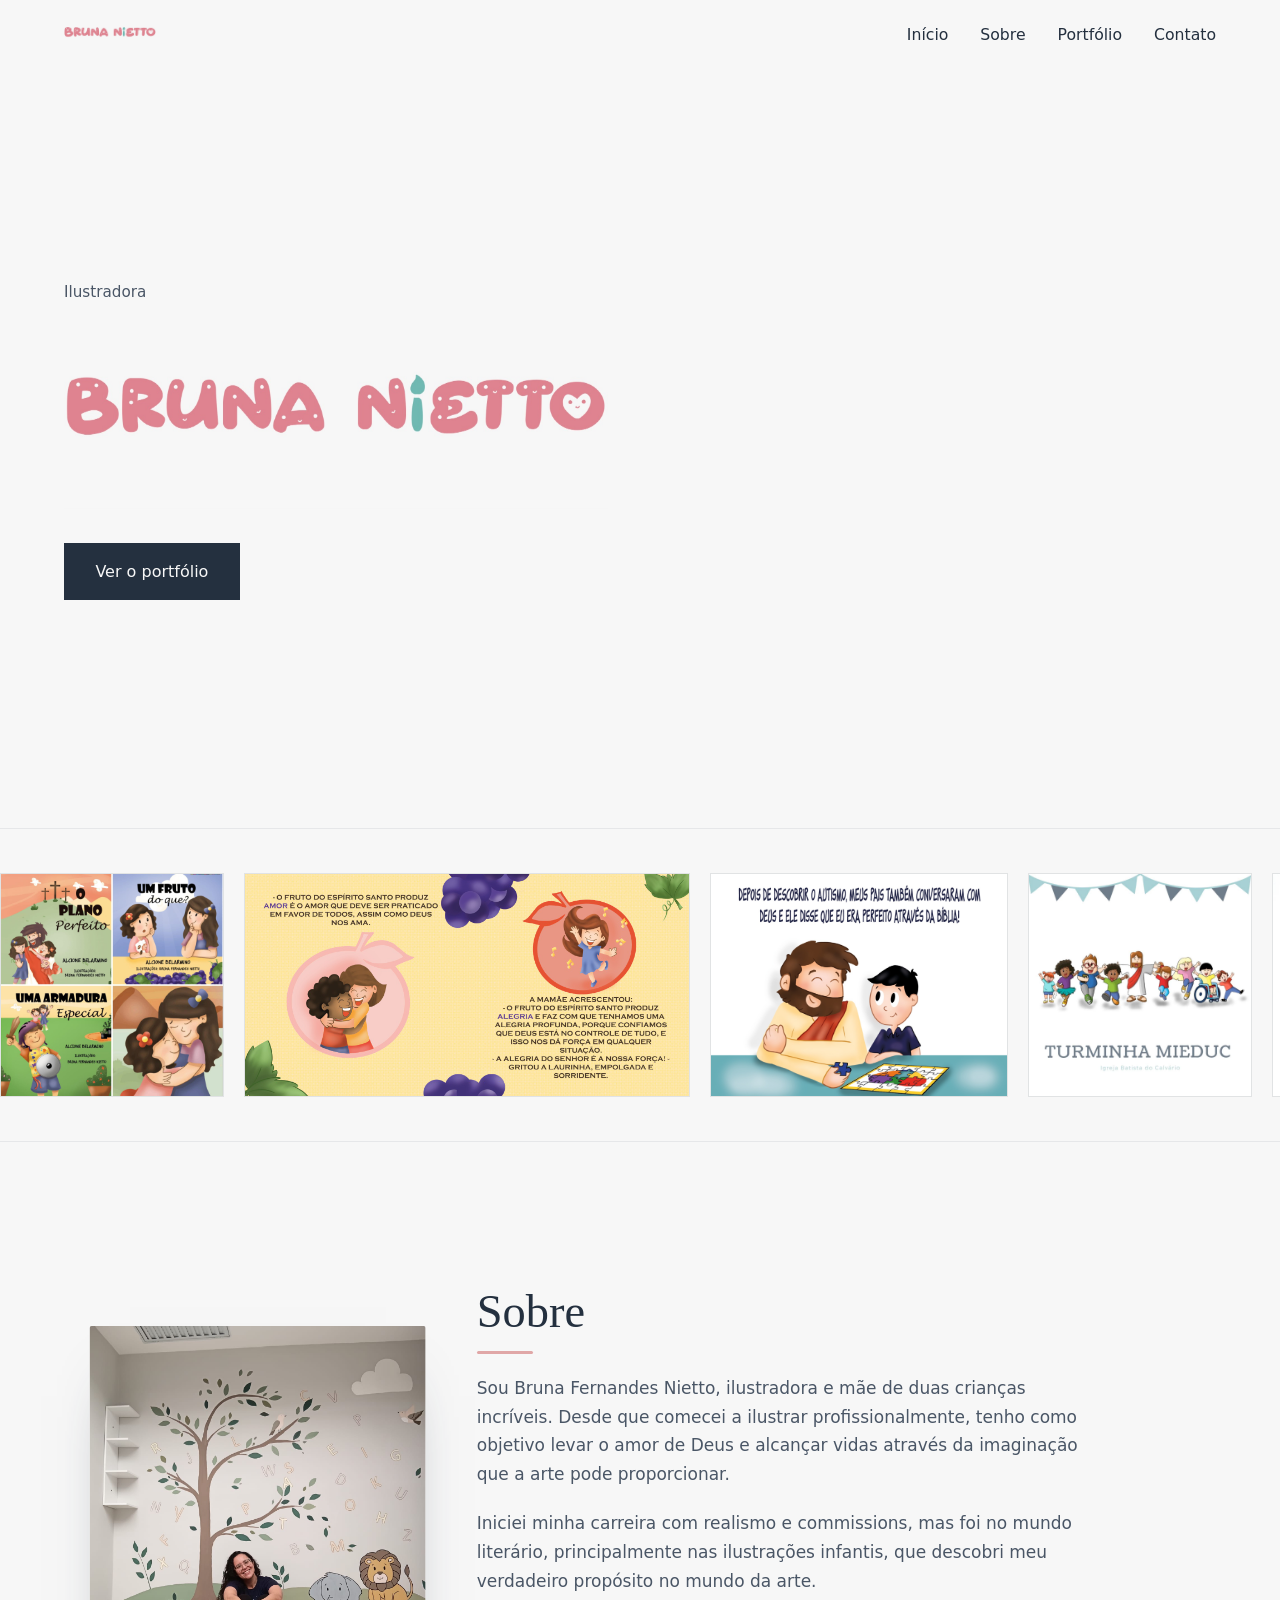
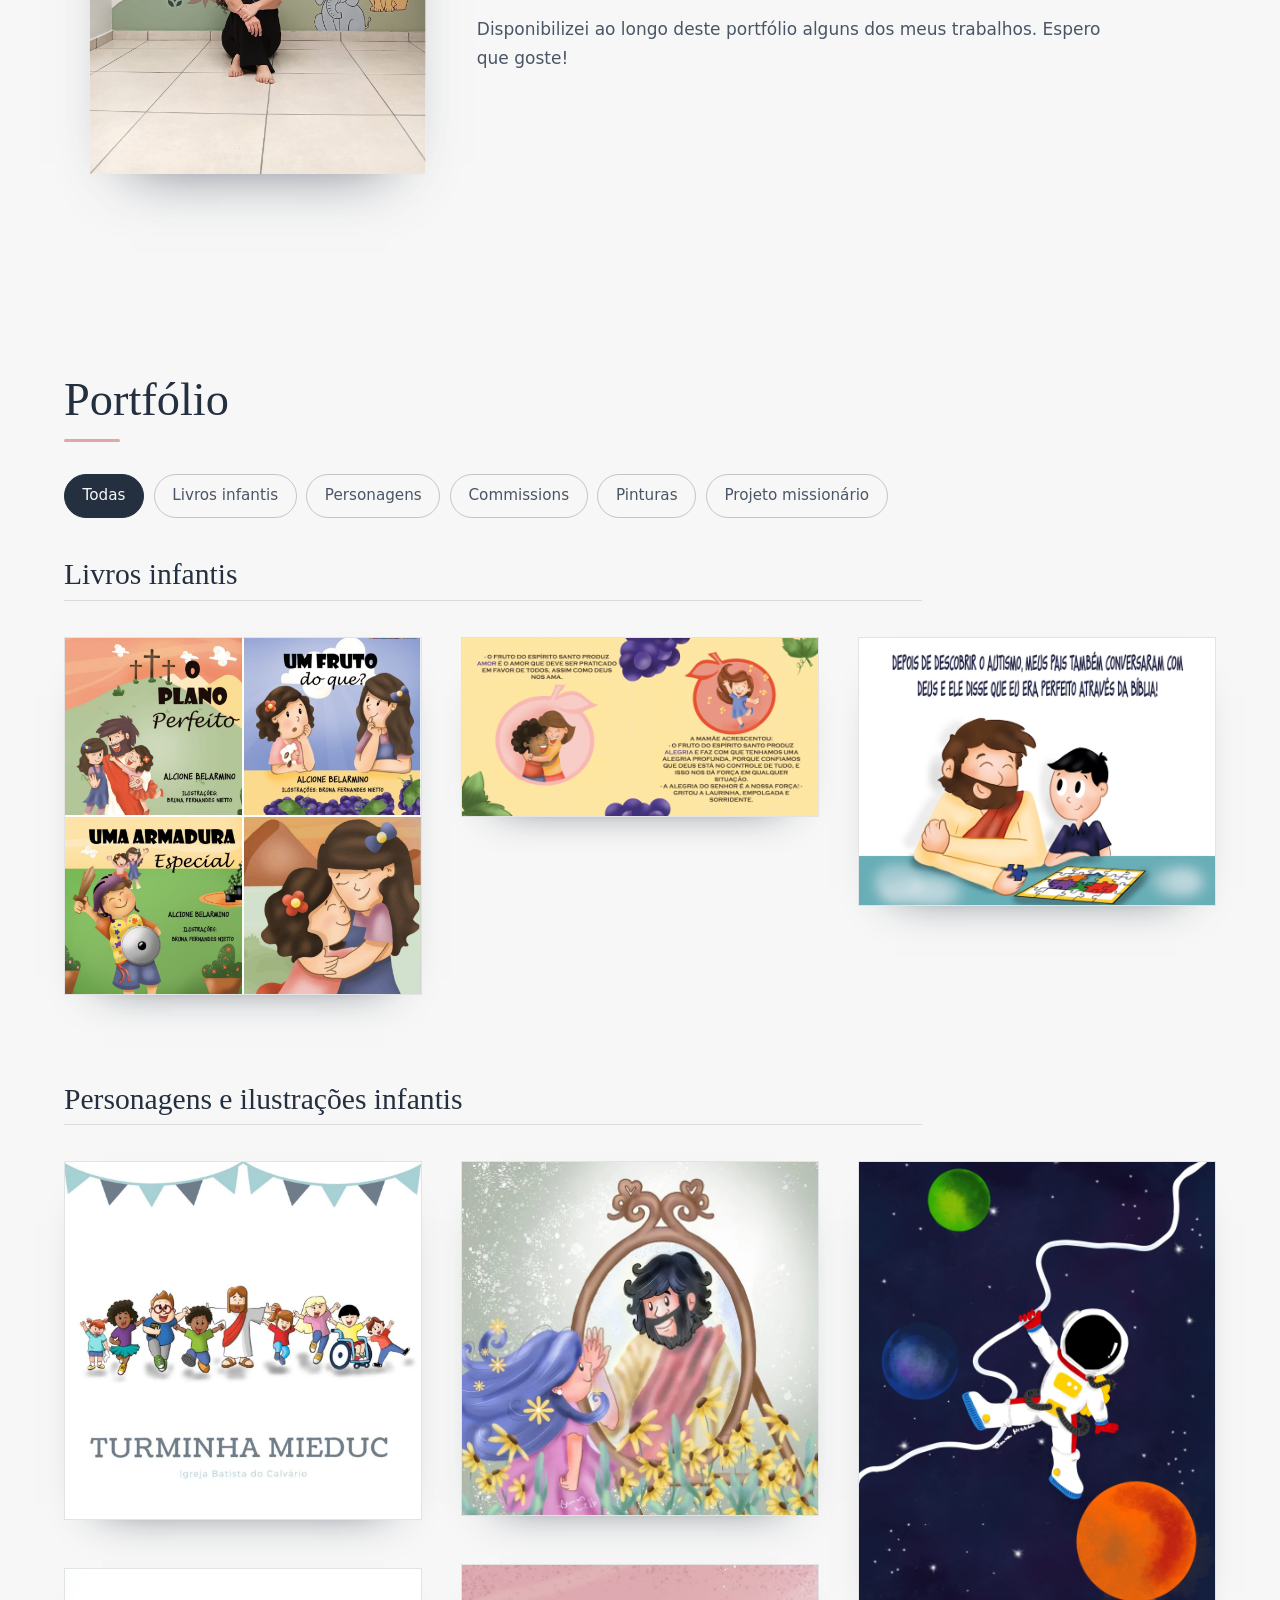
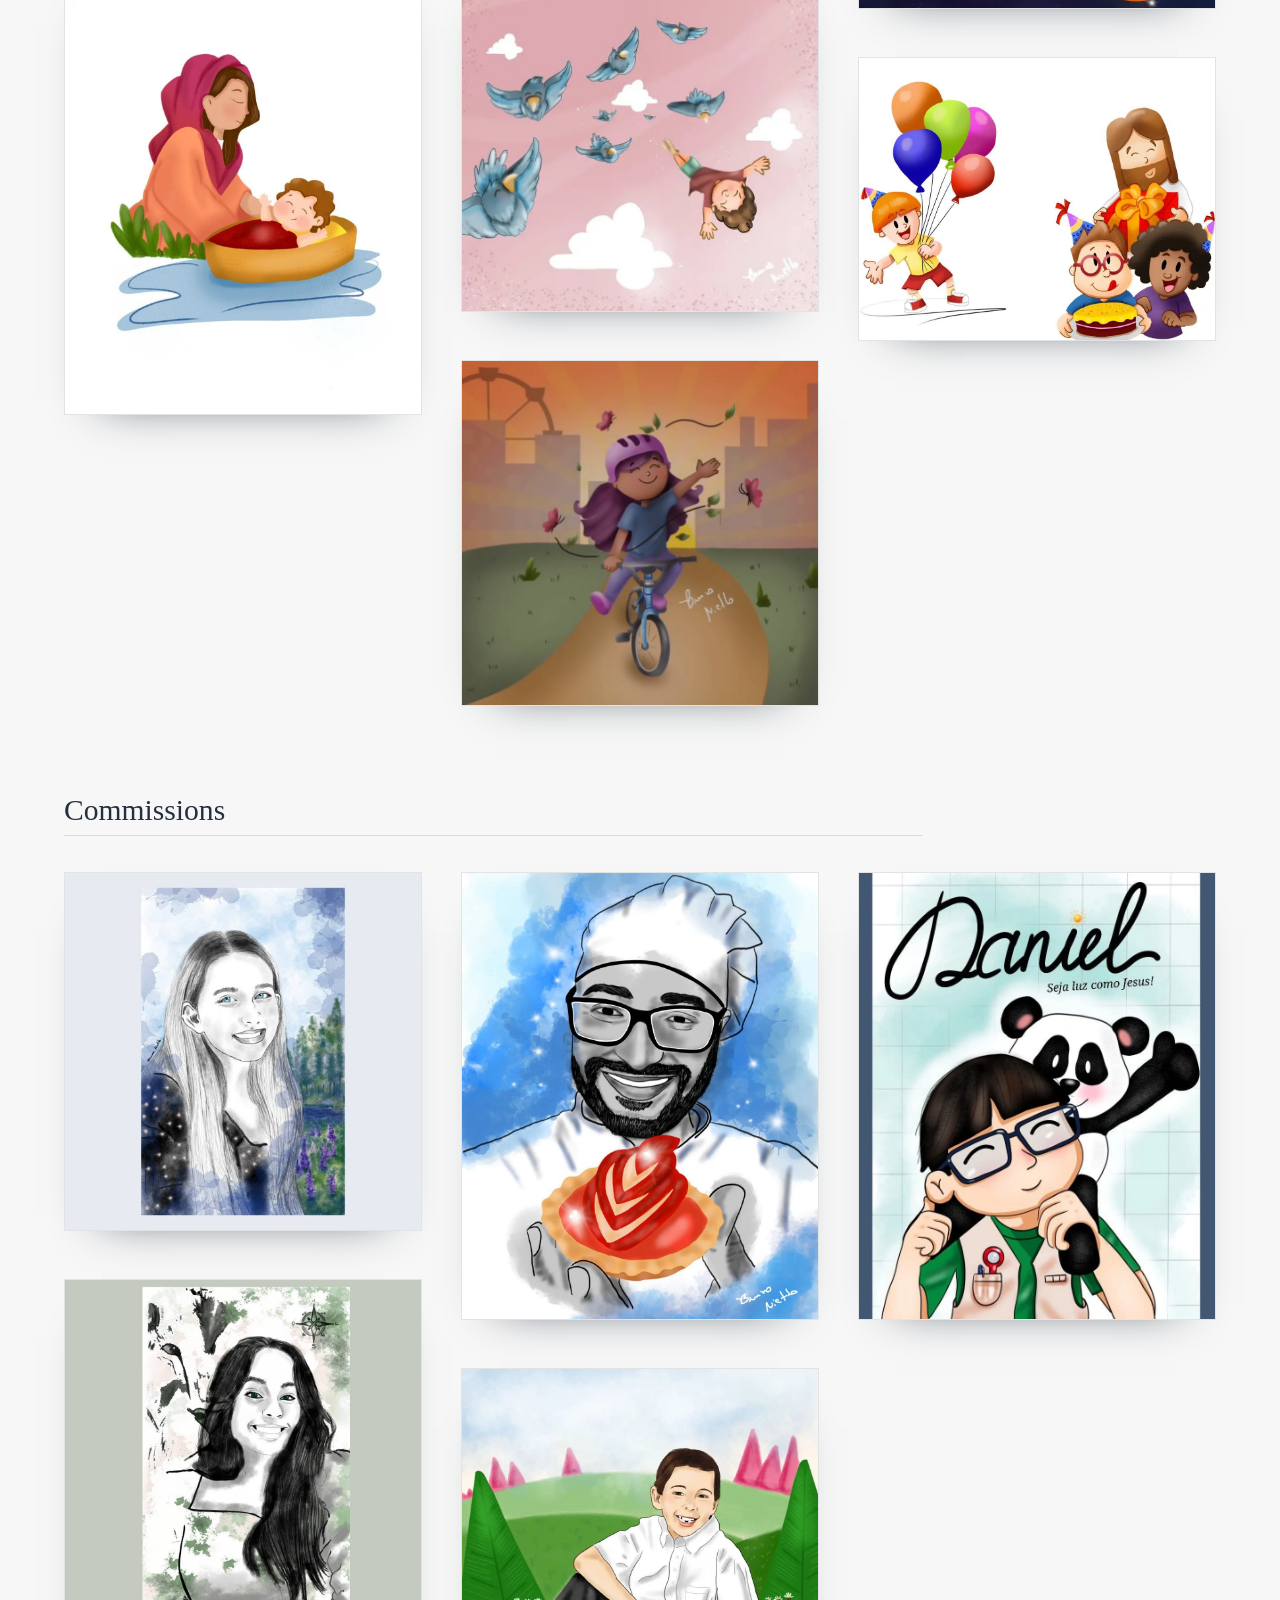
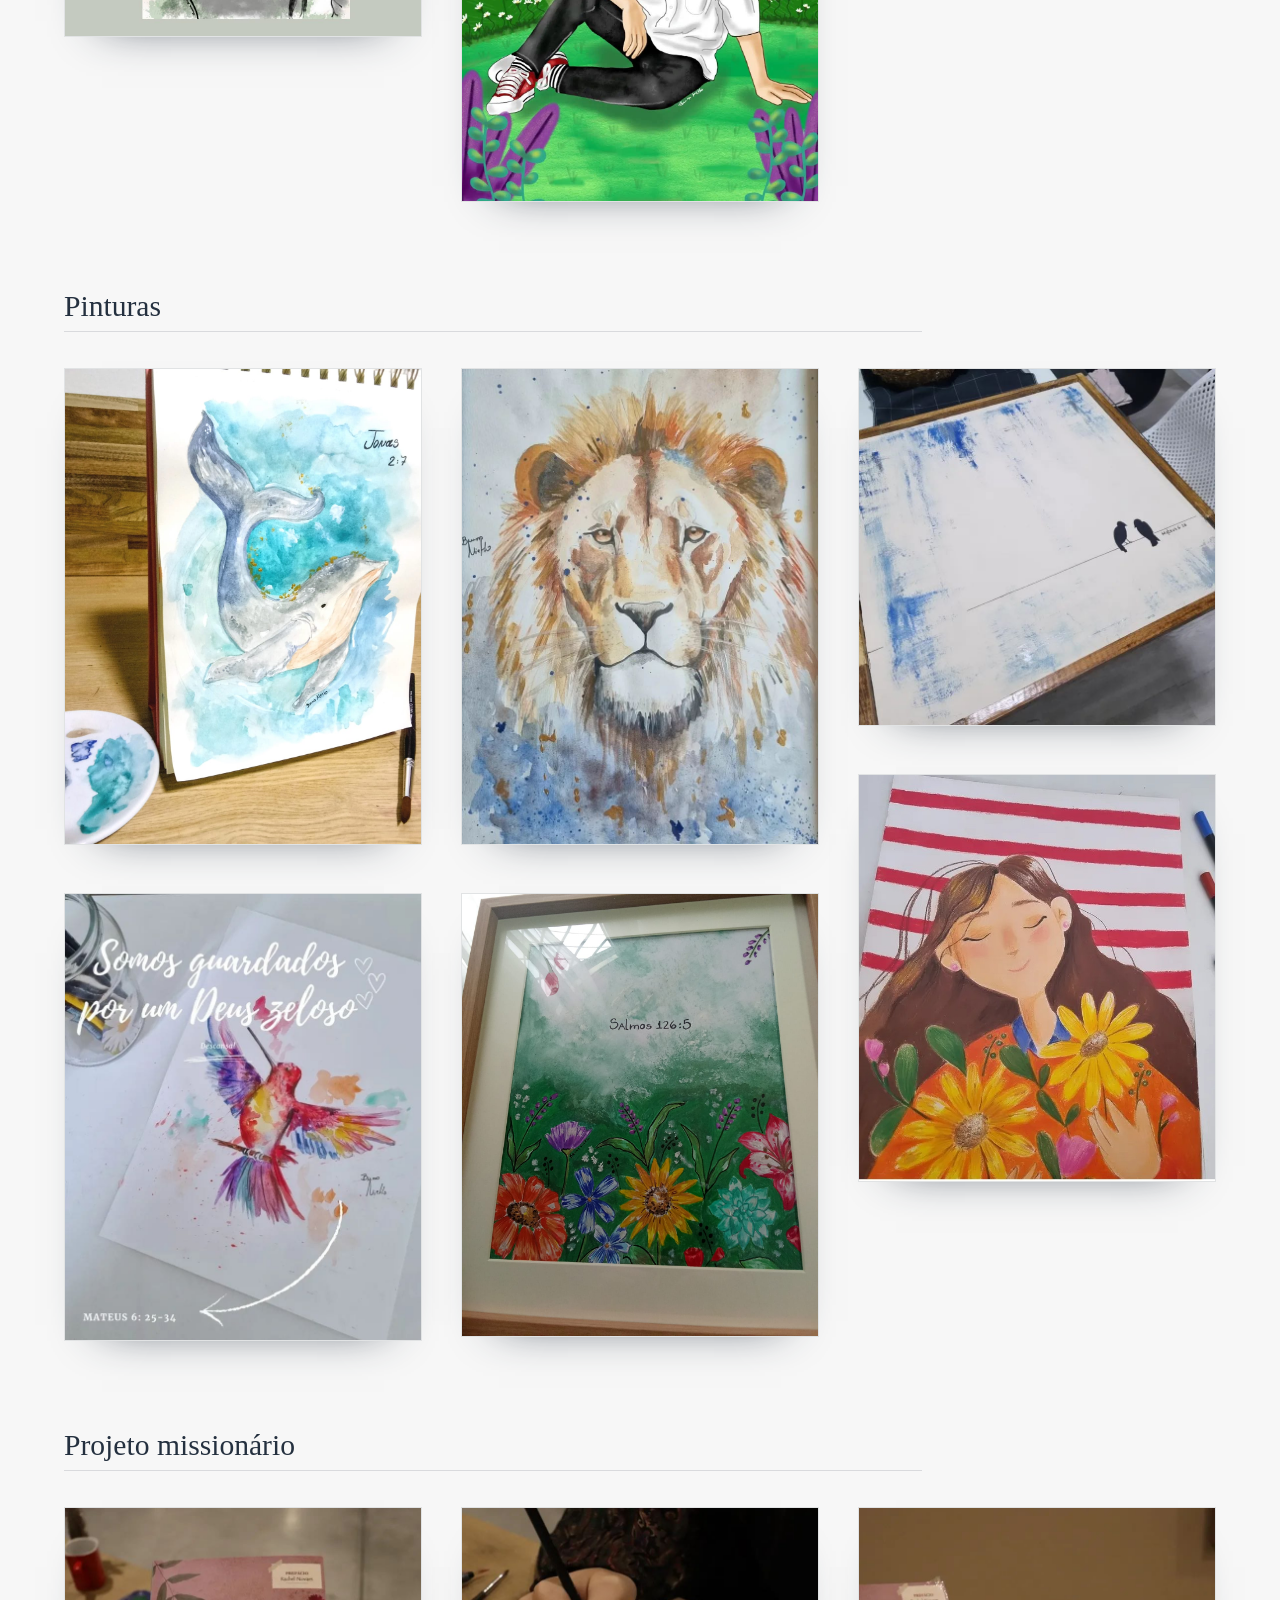
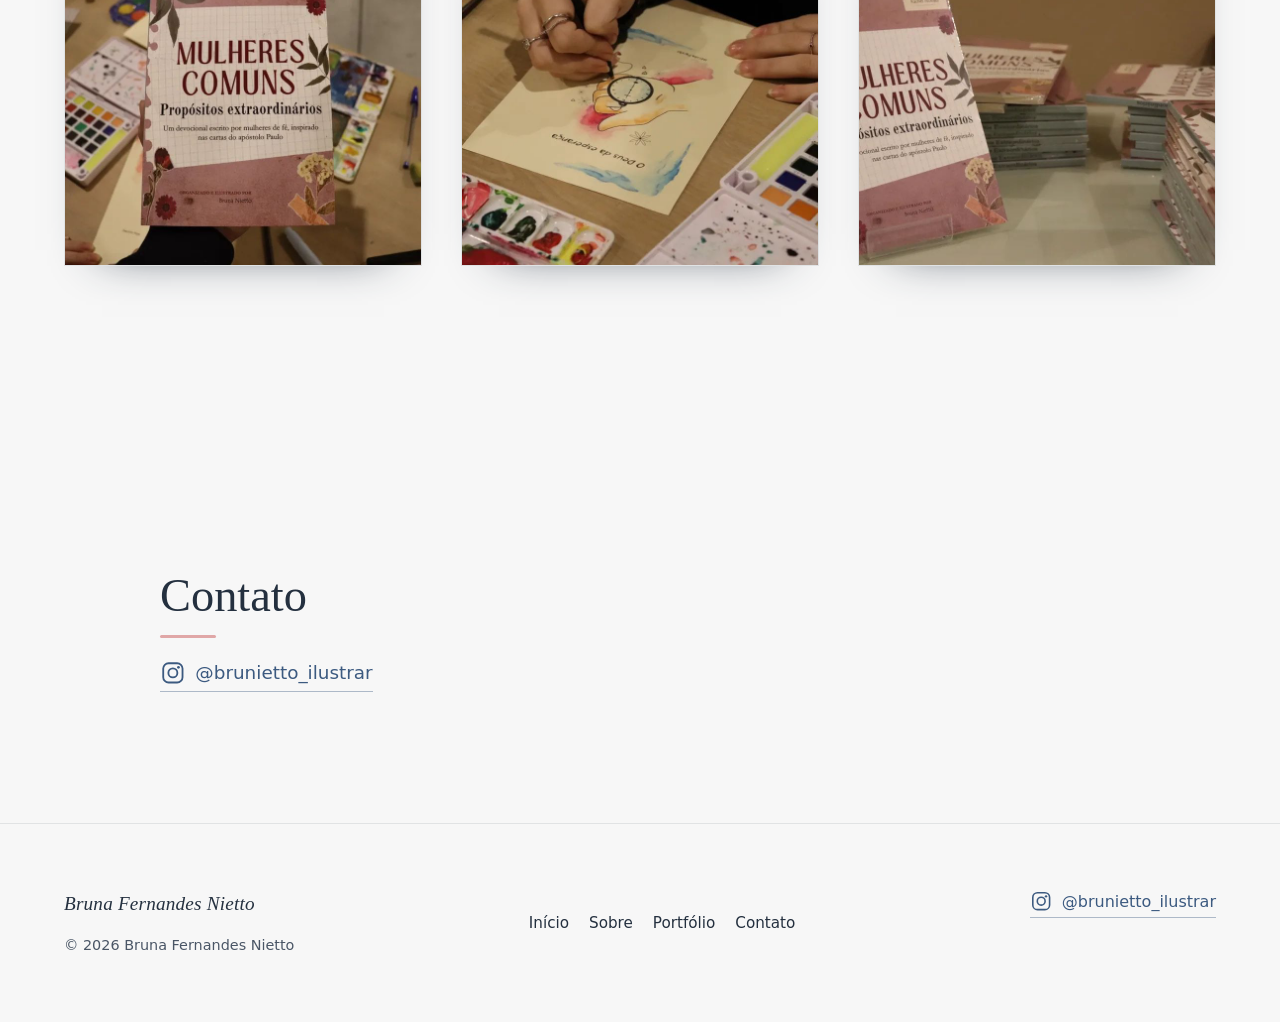
==== index.html @ 97c52d63 "Fix root path" ====
<!DOCTYPE html>
<html lang="pt-BR">
<head>
<meta charset="utf-8">
<meta name="viewport" content="width=device-width, initial-scale=1">
<title>Bruna Fernandes Nietto — Ilustradora</title>
<meta name="description" content="Portfólio de Bruna Fernandes Nietto, ilustradora: livros infantis, personagens e ilustrações infantis, commissions, pinturas e projeto missionário.">
<meta name="author" content="Bruna Fernandes Nietto">
<meta name="theme-color" content="#F7F7F7">
<link rel="icon" href="assets/favicon.ico" sizes="any">
<link rel="apple-touch-icon" href="assets/apple-touch-icon.png">
<link rel="canonical" href="https://bruna.nietto.com.br/">

<meta property="og:type" content="website">
<meta property="og:locale" content="pt_BR">
<meta property="og:site_name" content="Bruna Nietto">
<meta property="og:title" content="Bruna Fernandes Nietto — Ilustradora">
<meta property="og:description" content="Livros infantis, personagens e ilustrações infantis, commissions, pinturas e projeto missionário.">
<meta property="og:url" content="https://bruna.nietto.com.br/">
<meta property="og:image" content="https://bruna.nietto.com.br/assets/img/livros-infantis/2.jpeg">
<meta property="og:image:width" content="1280">
<meta property="og:image:height" content="1280">
<meta property="og:image:alt" content="Capas dos livros infantis ilustrados por Bruna Nietto.">

<meta name="twitter:card" content="summary_large_image">
<meta name="twitter:title" content="Bruna Fernandes Nietto — Ilustradora">
<meta name="twitter:description" content="Livros infantis, personagens e ilustrações infantis, commissions, pinturas e projeto missionário.">
<meta name="twitter:image" content="https://bruna.nietto.com.br/assets/img/livros-infantis/2.jpeg">

<link rel="stylesheet" href="css/styles.css">
<script defer src="js/main.js"></script>

<script type="application/ld+json">
{
  "@context": "https://schema.org",
  "@type": "Person",
  "name": "Bruna Fernandes Nietto",
  "alternateName": "Bruna Nietto",
  "jobTitle": "Ilustradora",
  "url": "https://bruna.nietto.com.br/",
  "image": "https://bruna.nietto.com.br/assets/img/bruna.jpeg",
  "sameAs": ["https://instagram.com/brunietto_ilustrar"]
}
</script>
</head>

<body id="inicio">

<a class="pular" href="#conteudo">Pular para o conteúdo</a>

<header class="cabecalho" id="cabecalho">
  <div class="cabecalho__interno">
    <a class="marca" href="#inicio" aria-label="Bruna Nietto — início">
      <img class="marca__img" src="assets/img/bruna-nietto.jpeg" alt="Bruna Nietto" width="1600" height="529">
    </a>

    <button class="menu-botao" type="button" id="menu-botao" aria-expanded="false" aria-controls="menu-principal">
      <span class="menu-botao__tracos" aria-hidden="true"><span></span><span></span><span></span></span>
      <span class="menu-botao__texto">Menu</span>
    </button>

    <nav class="navegacao" id="menu-principal" aria-label="Navegação principal">
      <ul class="navegacao__lista">
        <li><a href="#inicio">Início</a></li>
        <li><a href="#sobre">Sobre</a></li>
        <li><a href="#portfolio">Portfólio</a></li>
        <li><a href="#contato">Contato</a></li>
      </ul>
    </nav>
  </div>
</header>

<main id="conteudo">

  <!-- Hero -->
  <section class="hero" aria-labelledby="hero-titulo">
    <div class="hero__conteudo">
      <p class="hero__sobretitulo">Ilustradora</p>
      <h1 class="hero__titulo" id="hero-titulo">
        <img class="hero__marca" src="assets/img/bruna-nietto.jpeg" alt="Bruna Fernandes Nietto" width="1600" height="529">
      </h1>
      <p class="hero__acao"><a class="botao" href="#portfolio">Ver o portfólio</a></p>
    </div>
  </section>

  <!-- Faixa de trabalhos -->
  <section class="faixa" id="faixa" aria-label="Trabalhos em movimento">
    <ul class="faixa__pista" id="faixa-pista"></ul>
  </section>

  <!-- Sobre -->
  <section class="sobre" id="sobre" aria-labelledby="sobre-titulo">
    <div class="sobre__interno">
      <figure class="sobre__retrato">
        <img src="assets/img/bruna.jpeg" alt="Bruna Fernandes Nietto" width="1200" height="1600" loading="lazy">
      </figure>

      <div class="sobre__texto">
        <h2 class="titulo-secao" id="sobre-titulo">Sobre</h2>

        <p>Sou Bruna Fernandes Nietto, ilustradora e mãe de duas crianças incríveis.
        Desde que comecei a ilustrar profissionalmente, tenho como objetivo levar o amor
        de Deus e alcançar vidas através da imaginação que a arte pode proporcionar.</p>

        <p>Iniciei minha carreira com realismo e commissions, mas foi no mundo literário,
        principalmente nas ilustrações infantis, que descobri meu verdadeiro propósito no
        mundo da arte.</p>

        <p>Disponibilizei ao longo deste portfólio alguns dos meus trabalhos.
        Espero que goste!</p>
      </div>
    </div>
  </section>

  <!-- Portfólio -->
  <section class="portfolio" id="portfolio" aria-labelledby="portfolio-titulo">
    <div class="portfolio__cabecalho">
      <h2 class="titulo-secao" id="portfolio-titulo">Portfólio</h2>
    </div>

    <div class="filtros" role="group" aria-label="Filtrar trabalhos por categoria">
      <button class="filtro" type="button" data-filtro="todas" aria-pressed="true">Todas</button>
      <button class="filtro" type="button" data-filtro="livros-infantis" aria-pressed="false">Livros infantis</button>
      <button class="filtro" type="button" data-filtro="personagens" aria-pressed="false">Personagens</button>
      <button class="filtro" type="button" data-filtro="commissions" aria-pressed="false">Commissions</button>
      <button class="filtro" type="button" data-filtro="pinturas" aria-pressed="false">Pinturas</button>
      <button class="filtro" type="button" data-filtro="projeto-missionario" aria-pressed="false">Projeto missionário</button>
    </div>

    <p class="so-leitor-de-tela" role="status" id="portfolio-status"></p>

    <div class="galeria" id="galeria">

      <!-- Livros infantis -->
      <section class="grupo" data-categoria="livros-infantis" aria-labelledby="grupo-livros-infantis">
        <h3 class="grupo__titulo" id="grupo-livros-infantis">Livros infantis</h3>

        <div class="grupo__obras">
          <figure class="obra">
            <button class="obra__botao" type="button">
              <img src="assets/img/livros-infantis/2.jpeg" alt="Livro infantil ilustrado por Bruna Nietto" width="1280" height="1280" loading="lazy">
            </button>
          </figure>

          <figure class="obra">
            <button class="obra__botao" type="button">
              <img src="assets/img/livros-infantis/1.jpeg" alt="Livro infantil ilustrado por Bruna Nietto" width="1600" height="800" loading="lazy">
            </button>
          </figure>

          <figure class="obra">
            <button class="obra__botao" type="button">
              <img src="assets/img/livros-infantis/3.jpeg" alt="Livro infantil ilustrado por Bruna Nietto" width="1600" height="1199" loading="lazy">
            </button>
          </figure>
        </div>
      </section>

      <!-- Personagens e ilustrações infantis -->
      <section class="grupo" data-categoria="personagens" aria-labelledby="grupo-personagens">
        <h3 class="grupo__titulo" id="grupo-personagens">Personagens e ilustrações infantis</h3>

        <div class="grupo__obras">
          <figure class="obra">
            <button class="obra__botao" type="button">
              <img src="assets/img/personagens-e-ilustracoes-infantis/3.jpeg" alt="Personagens e ilustrações infantis de Bruna Nietto" width="1072" height="1072" loading="lazy">
            </button>
          </figure>

          <figure class="obra">
            <button class="obra__botao" type="button">
              <img src="assets/img/personagens-e-ilustracoes-infantis/2.jpeg" alt="Personagens e ilustrações infantis de Bruna Nietto" width="1080" height="1350" loading="lazy">
            </button>
          </figure>

          <figure class="obra">
            <button class="obra__botao" type="button">
              <img src="assets/img/personagens-e-ilustracoes-infantis/5.jpeg" alt="Personagens e ilustrações infantis de Bruna Nietto" width="720" height="712" loading="lazy">
            </button>
          </figure>

          <figure class="obra">
            <button class="obra__botao" type="button">
              <img src="assets/img/personagens-e-ilustracoes-infantis/6.jpeg" alt="Personagens e ilustrações infantis de Bruna Nietto" width="720" height="700" loading="lazy">
            </button>
          </figure>

          <figure class="obra">
            <button class="obra__botao" type="button">
              <img src="assets/img/personagens-e-ilustracoes-infantis/7.jpeg" alt="Personagens e ilustrações infantis de Bruna Nietto" width="720" height="694" loading="lazy">
            </button>
          </figure>

          <figure class="obra">
            <button class="obra__botao" type="button">
              <img src="assets/img/personagens-e-ilustracoes-infantis/4.jpeg" alt="Personagens e ilustrações infantis de Bruna Nietto" width="1600" height="2000" loading="lazy">
            </button>
          </figure>

          <figure class="obra">
            <button class="obra__botao" type="button">
              <img src="assets/img/personagens-e-ilustracoes-infantis/1.jpeg" alt="Personagens e ilustrações infantis de Bruna Nietto" width="1080" height="856" loading="lazy">
            </button>
          </figure>
        </div>
      </section>

      <!-- Commissions -->
      <section class="grupo" data-categoria="commissions" aria-labelledby="grupo-commissions">
        <h3 class="grupo__titulo" id="grupo-commissions">Commissions</h3>

        <div class="grupo__obras">
          <figure class="obra">
            <button class="obra__botao" type="button">
              <img src="assets/img/commissions/1.jpeg" alt="Commission de Bruna Nietto" width="1080" height="1080" loading="lazy">
            </button>
          </figure>

          <figure class="obra">
            <button class="obra__botao" type="button">
              <img src="assets/img/commissions/2.jpeg" alt="Commission de Bruna Nietto" width="1080" height="1080" loading="lazy">
            </button>
          </figure>

          <figure class="obra">
            <button class="obra__botao" type="button">
              <img src="assets/img/commissions/3.jpeg" alt="Commission de Bruna Nietto" width="1080" height="1350" loading="lazy">
            </button>
          </figure>

          <figure class="obra">
            <button class="obra__botao" type="button">
              <img src="assets/img/commissions/4.jpeg" alt="Commission de Bruna Nietto" width="1080" height="1309" loading="lazy">
            </button>
          </figure>

          <figure class="obra">
            <button class="obra__botao" type="button">
              <img src="assets/img/commissions/5.jpeg" alt="Commission de Bruna Nietto" width="800" height="1000" loading="lazy">
            </button>
          </figure>
        </div>
      </section>

      <!-- Pinturas -->
      <section class="grupo" data-categoria="pinturas" aria-labelledby="grupo-pinturas">
        <h3 class="grupo__titulo" id="grupo-pinturas">Pinturas</h3>

        <div class="grupo__obras">
          <figure class="obra">
            <button class="obra__botao" type="button">
              <img src="assets/img/pinturas/1.jpeg" alt="Pintura de Bruna Nietto" width="1094" height="1459" loading="lazy">
            </button>
          </figure>

          <figure class="obra">
            <button class="obra__botao" type="button">
              <img src="assets/img/pinturas/5.jpeg" alt="Pintura de Bruna Nietto" width="720" height="900" loading="lazy">
            </button>
          </figure>

          <figure class="obra">
            <button class="obra__botao" type="button">
              <img src="assets/img/pinturas/6.jpeg" alt="Pintura de Bruna Nietto" width="720" height="960" loading="lazy">
            </button>
          </figure>

          <figure class="obra">
            <button class="obra__botao" type="button">
              <img src="assets/img/pinturas/3.jpeg" alt="Pintura de Bruna Nietto" width="1224" height="1517" loading="lazy">
            </button>
          </figure>

          <figure class="obra">
            <button class="obra__botao" type="button">
              <img src="assets/img/pinturas/4.jpeg" alt="Pintura de Bruna Nietto" width="720" height="720" loading="lazy">
            </button>
          </figure>

          <figure class="obra">
            <button class="obra__botao" type="button">
              <img src="assets/img/pinturas/2.jpeg" alt="Pintura de Bruna Nietto" width="635" height="722" loading="lazy">
            </button>
          </figure>
        </div>
      </section>

      <!-- Projeto missionário -->
      <section class="grupo" data-categoria="projeto-missionario" aria-labelledby="grupo-projeto-missionario">
        <h3 class="grupo__titulo" id="grupo-projeto-missionario">Projeto missionário</h3>

        <div class="grupo__obras">
          <figure class="obra">
            <button class="obra__botao" type="button">
              <img src="assets/img/projeto-missionario/3.jpeg" alt="Projeto missionário ilustrado por Bruna Nietto" width="720" height="720" loading="lazy">
            </button>
          </figure>

          <figure class="obra">
            <button class="obra__botao" type="button">
              <img src="assets/img/projeto-missionario/2.jpeg" alt="Projeto missionário ilustrado por Bruna Nietto" width="720" height="720" loading="lazy">
            </button>
          </figure>

          <figure class="obra">
            <button class="obra__botao" type="button">
              <img src="assets/img/projeto-missionario/1.jpeg" alt="Projeto missionário ilustrado por Bruna Nietto" width="720" height="720" loading="lazy">
            </button>
          </figure>
        </div>
      </section>

    </div>
  </section>

  <!-- Contato -->
  <section class="contato" id="contato" aria-labelledby="contato-titulo">
    <div class="contato__interno">
      <div class="contato__texto">
        <h2 class="titulo-secao" id="contato-titulo">Contato</h2>
        <p class="contato__link">
          <a class="instagram" href="https://instagram.com/brunietto_ilustrar" rel="me noopener" target="_blank">
            <svg class="instagram__icone" viewBox="0 0 24 24" aria-hidden="true" focusable="false">
              <rect x="3" y="3" width="18" height="18" rx="5" fill="none" stroke="currentColor" stroke-width="1.7"/>
              <circle cx="12" cy="12" r="4.2" fill="none" stroke="currentColor" stroke-width="1.7"/>
              <circle cx="17.2" cy="6.8" r="1.3" fill="currentColor"/>
            </svg>
            <span>@brunietto_ilustrar</span>
          </a>
        </p>
      </div>
    </div>
  </section>

</main>

<footer class="rodape">
  <div class="rodape__interno">
    <p class="assinatura assinatura--rodape">Bruna Fernandes&nbsp;Nietto</p>

    <nav class="rodape__nav" aria-label="Navegação do rodapé">
      <ul>
        <li><a href="#inicio">Início</a></li>
        <li><a href="#sobre">Sobre</a></li>
        <li><a href="#portfolio">Portfólio</a></li>
        <li><a href="#contato">Contato</a></li>
      </ul>
    </nav>

    <p class="rodape__instagram">
      <a class="instagram instagram--pequeno" href="https://instagram.com/brunietto_ilustrar" rel="me noopener" target="_blank">
        <svg class="instagram__icone" viewBox="0 0 24 24" aria-hidden="true" focusable="false">
          <rect x="3" y="3" width="18" height="18" rx="5" fill="none" stroke="currentColor" stroke-width="1.7"/>
          <circle cx="12" cy="12" r="4.2" fill="none" stroke="currentColor" stroke-width="1.7"/>
          <circle cx="17.2" cy="6.8" r="1.3" fill="currentColor"/>
        </svg>
        <span>@brunietto_ilustrar</span>
      </a>
    </p>

    <p class="rodape__direitos">© <span id="ano">2026</span> Bruna Fernandes Nietto</p>
  </div>
</footer>

<!-- Lightbox -->
<div class="lightbox" id="lightbox" role="dialog" aria-modal="true" aria-label="Imagem ampliada" hidden>
  <div class="lightbox__caixa">
    <button class="lightbox__fechar" type="button" id="lightbox-fechar" aria-label="Fechar a imagem ampliada">
      <svg viewBox="0 0 24 24" aria-hidden="true" focusable="false">
        <path d="M6 6l12 12M18 6L6 18" fill="none" stroke="currentColor" stroke-width="1.8" stroke-linecap="round"/>
      </svg>
    </button>

    <button class="lightbox__nav lightbox__nav--anterior" type="button" id="lightbox-anterior" aria-label="Imagem anterior">
      <svg viewBox="0 0 24 24" aria-hidden="true" focusable="false">
        <path d="M15 4L7 12l8 8" fill="none" stroke="currentColor" stroke-width="1.8" stroke-linecap="round" stroke-linejoin="round"/>
      </svg>
    </button>

    <figure class="lightbox__figura">
      <img class="lightbox__img" id="lightbox-img" alt="" width="800" height="1000"
           src="data:image/svg+xml,%3Csvg xmlns='http://www.w3.org/2000/svg'/%3E">
      <figcaption class="lightbox__legenda">
        <span class="lightbox__contador" id="lightbox-contador"></span>
      </figcaption>
    </figure>

    <button class="lightbox__nav lightbox__nav--proxima" type="button" id="lightbox-proxima" aria-label="Próxima imagem">
      <svg viewBox="0 0 24 24" aria-hidden="true" focusable="false">
        <path d="M9 4l8 8-8 8" fill="none" stroke="currentColor" stroke-width="1.8" stroke-linecap="round" stroke-linejoin="round"/>
      </svg>
    </button>
  </div>
</div>

</body>
</html>
---- css/styles.css ----
/* ==========================================================================
   Bruna Fernandes Nietto — folha única
   1. Tokens · 2. Base · 3. Cabeçalho · 4. Hero · 5. Faixa · 6. Sobre
   7. Portfólio · 8. Lightbox · 9. Contato · 10. Rodapé · 11. Movimento
   ========================================================================== */

/* 1. Tokens ---------------------------------------------------------------- */

:root {
  /* Mesmo fundo do JPEG da marca, para ela se dissolver na página. */
  --papel: #F7F7F7;

  --tinta: #24303F;
  --tinta-suave: #4A5666;

  --azul: #5B7DA6;
  --azul-tinta: #3C5A80;
  --rose: #D98C8C;
  --rose-tinta: #A85A5A;
  --oliva: #8A9A5B;
  --oliva-tinta: #5F6B3A;

  --serif: Georgia, "Iowan Old Style", "Palatino Linotype", Palatino, "Times New Roman", serif;
  --sans: system-ui, -apple-system, "Segoe UI", Roboto, "Helvetica Neue", Arial, sans-serif;

  --medida: 58ch; /* ~65 caracteres por linha na pilha system-ui */
  --cabecalho-altura: 4.25rem;
  --margem: clamp(1.25rem, 5vw, 5rem);
  --faixa-espaco: 1.25rem;
}

/* 2. Base ------------------------------------------------------------------ */

*, *::before, *::after { box-sizing: border-box; }

html {
  scroll-behavior: smooth;
  -webkit-text-size-adjust: 100%;
}

body {
  margin: 0;
  background-color: var(--papel);
  color: var(--tinta-suave);
  font-family: var(--sans);
  font-size: 1.0625rem;
  line-height: 1.7;
  overflow-x: hidden;
}

body.sem-rolagem { overflow: hidden; }

h1, h2, h3 {
  font-family: var(--serif);
  color: var(--tinta);
  font-weight: 400;
  line-height: 1.1;
  margin: 0;
}

p { margin: 0 0 1.15em; }

img { display: block; max-width: 100%; height: auto; }

a { color: var(--azul-tinta); }
a:hover { color: var(--rose-tinta); }

button { font: inherit; color: inherit; }

:focus-visible {
  outline: 2px solid var(--azul-tinta);
  outline-offset: 3px;
}

section[id], body[id] { scroll-margin-top: calc(var(--cabecalho-altura) + 1rem); }

.so-leitor-de-tela {
  position: absolute;
  width: 1px; height: 1px;
  margin: -1px; padding: 0;
  overflow: hidden;
  clip-path: inset(50%);
  white-space: nowrap;
}

.pular {
  position: absolute;
  left: 1rem;
  top: -4rem;
  z-index: 200;
  padding: .7rem 1.1rem;
  background: var(--papel);
  color: var(--tinta);
  border: 1px solid var(--tinta);
  text-decoration: none;
  transition: top .2s ease;
}
.pular:focus { top: 1rem; }

.titulo-secao {
  font-size: clamp(1.9rem, 4vw, 2.9rem);
  margin-bottom: 1.2rem;
}
.titulo-secao::after {
  content: "";
  display: block;
  width: 3.5rem;
  height: 3px;
  margin-top: .9rem;
  border-radius: 2px;
  background: var(--rose);
  opacity: .75;
}

.assinatura {
  font-family: var(--serif);
  font-style: italic;
  color: var(--tinta);
  letter-spacing: .01em;
}

.botao {
  display: inline-block;
  padding: .85rem 1.9rem;
  background: var(--tinta);
  color: var(--papel);
  font-family: var(--sans);
  font-size: 1rem;
  text-decoration: none;
  border: 1px solid var(--tinta);
  transition: background .25s ease, color .25s ease;
}
.botao:hover, .botao:focus-visible {
  background: transparent;
  color: var(--tinta);
}

/* 3. Cabeçalho ------------------------------------------------------------- */

.cabecalho {
  position: fixed;
  top: 0; left: 0; right: 0;
  z-index: 90;
  background: transparent;
  transition: background-color .3s ease, box-shadow .3s ease;
}
.cabecalho.is-rolado,
.cabecalho.is-menu-aberto {
  background: var(--papel);
  box-shadow: 0 10px 30px -24px rgba(36, 48, 63, .8);
}

.cabecalho__interno {
  display: flex;
  align-items: center;
  justify-content: space-between;
  gap: 1rem;
  min-height: var(--cabecalho-altura);
  padding-inline: var(--margem);
}

/* O fundo do JPEG da marca é o próprio --papel, então ele já some sozinho. */
.marca {
  display: block;
  line-height: 0;
}
.marca__img {
  width: auto;
  height: clamp(1.5rem, 4.5vw, 1.9rem);
  transition: opacity .2s ease;
}
.marca:hover .marca__img { opacity: .75; }

.menu-botao {
  display: inline-flex;
  align-items: center;
  gap: .6rem;
  padding: .5rem .2rem;
  background: none;
  border: 0;
  cursor: pointer;
}
.menu-botao__texto { font-size: .95rem; }
.menu-botao__tracos {
  display: grid;
  gap: 4px;
  width: 22px;
}
.menu-botao__tracos span {
  display: block;
  height: 2px;
  background: var(--tinta);
  transition: transform .25s ease, opacity .25s ease;
}
.menu-botao[aria-expanded="true"] .menu-botao__tracos span:nth-child(1) { transform: translateY(6px) rotate(45deg); }
.menu-botao[aria-expanded="true"] .menu-botao__tracos span:nth-child(2) { opacity: 0; }
.menu-botao[aria-expanded="true"] .menu-botao__tracos span:nth-child(3) { transform: translateY(-6px) rotate(-45deg); }

.navegacao__lista {
  display: flex;
  gap: clamp(1rem, 2.5vw, 2.2rem);
  margin: 0;
  padding: 0;
  list-style: none;
}
.navegacao__lista a {
  color: var(--tinta);
  text-decoration: none;
  font-size: .98rem;
  padding-block: .25rem;
  border-bottom: 1px solid transparent;
  transition: border-color .2s ease, color .2s ease;
}
.navegacao__lista a:hover,
.navegacao__lista a:focus-visible {
  color: var(--rose-tinta);
  border-bottom-color: var(--rose);
}

@media (max-width: 767px) {
  .navegacao {
    position: absolute;
    top: 100%;
    left: 0;
    right: 0;
    background: var(--papel);
    box-shadow: 0 20px 40px -30px rgba(36, 48, 63, .9);
    transform-origin: top;
    display: none;
  }
  .navegacao.is-aberta { display: block; }
  .navegacao__lista {
    flex-direction: column;
    gap: 0;
    padding: .5rem var(--margem) 1.5rem;
  }
  .navegacao__lista a {
    display: block;
    padding: .85rem 0;
    border-bottom: 1px solid rgba(36, 48, 63, .1);
  }
}

@media (min-width: 768px) {
  .menu-botao { display: none; }
}

/* 4. Hero ------------------------------------------------------------------ */

.hero {
  position: relative;
  min-height: 92svh;
  min-height: 92vh;
  display: flex;
  align-items: center;
  padding: calc(var(--cabecalho-altura) + 3rem) var(--margem) 4rem;
  overflow: hidden;
}

.hero__conteudo {
  max-width: 44rem;
}

.hero__sobretitulo {
  font-size: .95rem;
  color: var(--tinta-suave);
  margin-bottom: 1.4rem;
}

.hero__titulo {
  margin: 0;
  line-height: 0;
}
.hero__marca { width: min(100%, 34rem); }

.hero__acao { margin: 2.2rem 0 0; }

/* 5. Faixa de obras -------------------------------------------------------- */

.faixa {
  display: none;
  overflow: hidden;
  padding-block: clamp(1.5rem, 4vw, 2.75rem);
  background: var(--papel);
  border-block: 1px solid rgba(36, 48, 63, .08);
}
.faixa.is-pronta { display: block; }

.faixa__pista {
  display: flex;
  width: max-content;
  margin: 0;
  padding: 0;
  list-style: none;
  animation: desliza 70s linear infinite;
}
.faixa:hover .faixa__pista,
.faixa:focus-within .faixa__pista { animation-play-state: paused; }

.faixa__item { margin-right: var(--faixa-espaco); }

.faixa__botao {
  display: block;
  padding: 0;
  background: none;
  border: 0;
  cursor: pointer;
  height: clamp(8.5rem, 18vw, 14rem);
  transition: transform .3s ease;
}
.faixa__botao:hover { transform: translateY(-4px); }
.faixa__botao img {
  height: 100%;
  width: auto;
  max-width: none;
  object-fit: cover;
  background: var(--papel);
  border: 1px solid rgba(36, 48, 63, .1);
}

@keyframes desliza {
  from { transform: translateX(0); }
  to { transform: translateX(-50%); }
}

/* 6. Sobre ----------------------------------------------------------------- */

.sobre {
  padding: clamp(4rem, 10vw, 8rem) var(--margem);
}

.sobre__interno {
  max-width: 72rem;
  margin-inline: auto;
}

.sobre__retrato {
  margin: 0 0 2.5rem;
}
.sobre__retrato img {
  width: 100%;
  border-radius: 2px;
  box-shadow: 0 30px 60px -40px rgba(36, 48, 63, .75);
}

.sobre__texto { max-width: var(--medida); }
.sobre__texto p { max-width: var(--medida); }

@media (min-width: 900px) {
  .sobre__interno {
    display: grid;
    grid-template-columns: minmax(0, 21rem) minmax(0, 1fr);
    gap: clamp(2rem, 6vw, 5rem);
    align-items: start;
  }
  /* O retrato desce um pouco e invade a coluna do texto: página, não grade. */
  .sobre__retrato {
    margin: 0;
    transform: translate(clamp(0px, 2vw, 2.5rem), 3.5rem);
  }
  .sobre__texto { padding-top: 1rem; }
}

/* 7. Portfólio ------------------------------------------------------------- */

.portfolio {
  padding: clamp(4rem, 10vw, 8rem) var(--margem);
  background: var(--papel);
}

.portfolio__cabecalho {
  max-width: var(--medida);
  margin-bottom: 2rem;
}

.filtros {
  display: flex;
  flex-wrap: wrap;
  gap: .6rem;
  margin-bottom: 2.5rem;
}

.filtro {
  padding: .5rem 1.1rem;
  background: transparent;
  border: 1px solid rgba(36, 48, 63, .25);
  border-radius: 999px;
  font-size: .95rem;
  color: var(--tinta-suave);
  cursor: pointer;
  transition: background-color .2s ease, color .2s ease, border-color .2s ease;
}
.filtro:hover { border-color: var(--rose); color: var(--rose-tinta); }
.filtro[aria-pressed="true"] {
  background: var(--tinta);
  border-color: var(--tinta);
  color: var(--papel);
}

.grupo { margin-bottom: clamp(3rem, 8vw, 5.5rem); }
.grupo:last-child { margin-bottom: 0; }
.grupo[hidden] { display: none; }

.grupo__titulo {
  font-size: clamp(1.35rem, 2.6vw, 1.85rem);
  max-width: var(--medida);
  padding-bottom: .55rem;
  margin-bottom: clamp(1.5rem, 3vw, 2.25rem);
  border-bottom: 1px solid rgba(36, 48, 63, .14);
}

.grupo__obras {
  column-gap: clamp(1.25rem, 3vw, 2.5rem);
}
@media (min-width: 640px) { .grupo__obras { columns: 2; } }
@media (min-width: 1100px) { .grupo__obras { columns: 3; } }

.obra {
  break-inside: avoid;
  margin: 0 0 clamp(1.75rem, 4vw, 3rem);
}

.obra__botao {
  display: block;
  width: 100%;
  padding: 0;
  background: none;
  border: 0;
  cursor: zoom-in;
}
/* A borda é o que separa a obra do papel: muita ilustração dela é recortada. */
.obra__botao img {
  width: 100%;
  background: var(--papel);
  border: 1px solid rgba(36, 48, 63, .1);
  box-shadow: 0 22px 45px -38px rgba(36, 48, 63, .9);
  transition: opacity .3s ease, transform .3s ease;
}
.obra__botao:hover img {
  opacity: .92;
  transform: translateY(-3px);
}

/* 8. Lightbox -------------------------------------------------------------- */

.lightbox {
  position: fixed;
  inset: 0;
  z-index: 120;
  display: flex;
  align-items: center;
  justify-content: center;
  padding: clamp(1rem, 4vw, 3rem);
  background: rgba(36, 48, 63, .93);
}
.lightbox[hidden] { display: none; }

.lightbox__caixa {
  position: relative;
  display: flex;
  align-items: center;
  gap: clamp(.5rem, 2vw, 1.5rem);
  max-width: 72rem;
  width: 100%;
}

.lightbox__figura {
  margin: 0;
  flex: 1 1 auto;
  min-width: 0;
  text-align: center;
}
.lightbox__img {
  width: auto;
  max-width: 100%;
  max-height: 74vh;
  margin-inline: auto;
  background: var(--papel);
}

.lightbox__legenda {
  margin-top: 1rem;
  font-size: .9rem;
  color: rgba(247, 247, 247, .78);
}

.lightbox__nav,
.lightbox__fechar {
  display: grid;
  place-items: center;
  width: 2.9rem;
  height: 2.9rem;
  flex: 0 0 auto;
  background: rgba(247, 247, 247, .12);
  border: 1px solid rgba(247, 247, 247, .35);
  border-radius: 50%;
  color: var(--papel);
  cursor: pointer;
  transition: background-color .2s ease;
}
.lightbox__nav:hover,
.lightbox__fechar:hover { background: rgba(247, 247, 247, .28); }
.lightbox__nav svg,
.lightbox__fechar svg { width: 1.4rem; height: 1.4rem; }

.lightbox__fechar {
  position: fixed;
  top: clamp(.75rem, 3vw, 1.5rem);
  right: clamp(.75rem, 3vw, 1.5rem);
}

.lightbox :focus-visible {
  outline: 2px solid var(--papel);
  outline-offset: 3px;
}

@media (max-width: 639px) {
  .lightbox__caixa { flex-wrap: wrap; justify-content: center; }
  .lightbox__figura { flex: 1 0 100%; order: -1; }
  .lightbox__img { max-height: 58vh; }
}

/* 9. Contato --------------------------------------------------------------- */

.contato {
  padding: clamp(4rem, 10vw, 8rem) var(--margem);
  background: var(--papel);
}

.contato__interno {
  max-width: 60rem;
  margin-inline: auto;
  display: grid;
  gap: clamp(1.5rem, 4vw, 3rem);
}
.contato__texto { max-width: var(--medida); }

.contato__link { margin: 0; }

.instagram {
  display: inline-flex;
  align-items: center;
  gap: .6rem;
  font-size: 1.15rem;
  color: var(--azul-tinta);
  text-decoration: none;
  border-bottom: 1px solid rgba(60, 90, 128, .4);
  padding-bottom: .15rem;
  transition: color .2s ease, border-color .2s ease;
}
.instagram:hover,
.instagram:focus-visible {
  color: var(--rose-tinta);
  border-bottom-color: var(--rose);
}
.instagram__icone { width: 1.4em; height: 1.4em; }
.instagram--pequeno { font-size: 1rem; }

/* 10. Rodapé --------------------------------------------------------------- */

.rodape {
  padding: clamp(2.5rem, 6vw, 4rem) var(--margem);
  background: var(--papel);
  border-top: 1px solid rgba(36, 48, 63, .1);
}

.rodape__interno {
  max-width: 72rem;
  margin-inline: auto;
  display: grid;
  gap: 1.25rem;
  align-items: center;
}
@media (min-width: 860px) {
  .rodape__interno {
    grid-template-columns: auto 1fr auto;
    grid-template-areas:
      "assinatura nav instagram"
      "direitos   nav direitos2";
    gap: .75rem 2rem;
  }
  .assinatura--rodape { grid-area: assinatura; }
  .rodape__nav { grid-area: nav; justify-self: center; }
  .rodape__instagram { grid-area: instagram; justify-self: end; }
  .rodape__direitos { grid-area: direitos; }
}

.assinatura--rodape {
  font-size: 1.2rem;
  margin: 0;
}

.rodape__nav ul {
  display: flex;
  flex-wrap: wrap;
  gap: 1.25rem;
  margin: 0;
  padding: 0;
  list-style: none;
}
.rodape__nav a {
  color: var(--tinta);
  text-decoration: none;
  font-size: .95rem;
  border-bottom: 1px solid transparent;
}
.rodape__nav a:hover { color: var(--rose-tinta); border-bottom-color: var(--rose); }

.rodape__instagram { margin: 0; }

.rodape__direitos {
  margin: 0;
  font-size: .9rem;
  color: var(--tinta-suave);
}

/* 11. Movimento ------------------------------------------------------------ */

/* Uma sequência só, na carga do hero. O resto da página não anima ao rolar. */
@keyframes sobe {
  from { opacity: 0; transform: translateY(1.1em); }
  to { opacity: 1; transform: translateY(0); }
}
@keyframes surge {
  from { opacity: 0; }
  to { opacity: 1; }
}

.hero__sobretitulo { animation: surge .8s ease-out .15s both; }
.hero__marca { animation: sobe .9s cubic-bezier(.2, .7, .3, 1) .3s both; }
.hero__acao { animation: sobe .8s ease-out .8s both; }
.faixa { animation: surge 1s ease-out 1s both; }

@media (prefers-reduced-motion: reduce) {
  html { scroll-behavior: auto; }
  *, *::before, *::after {
    animation-duration: .001ms !important;
    animation-delay: 0ms !important;
    animation-iteration-count: 1 !important;
    transition-duration: .001ms !important;
  }
  /* Sem movimento: a faixa vira uma tira rolável e as cópias somem. */
  .faixa__pista {
    animation: none !important;
    transform: none !important;
  }
  .faixa__item--copia { display: none; }
  .faixa { overflow-x: auto; }
}
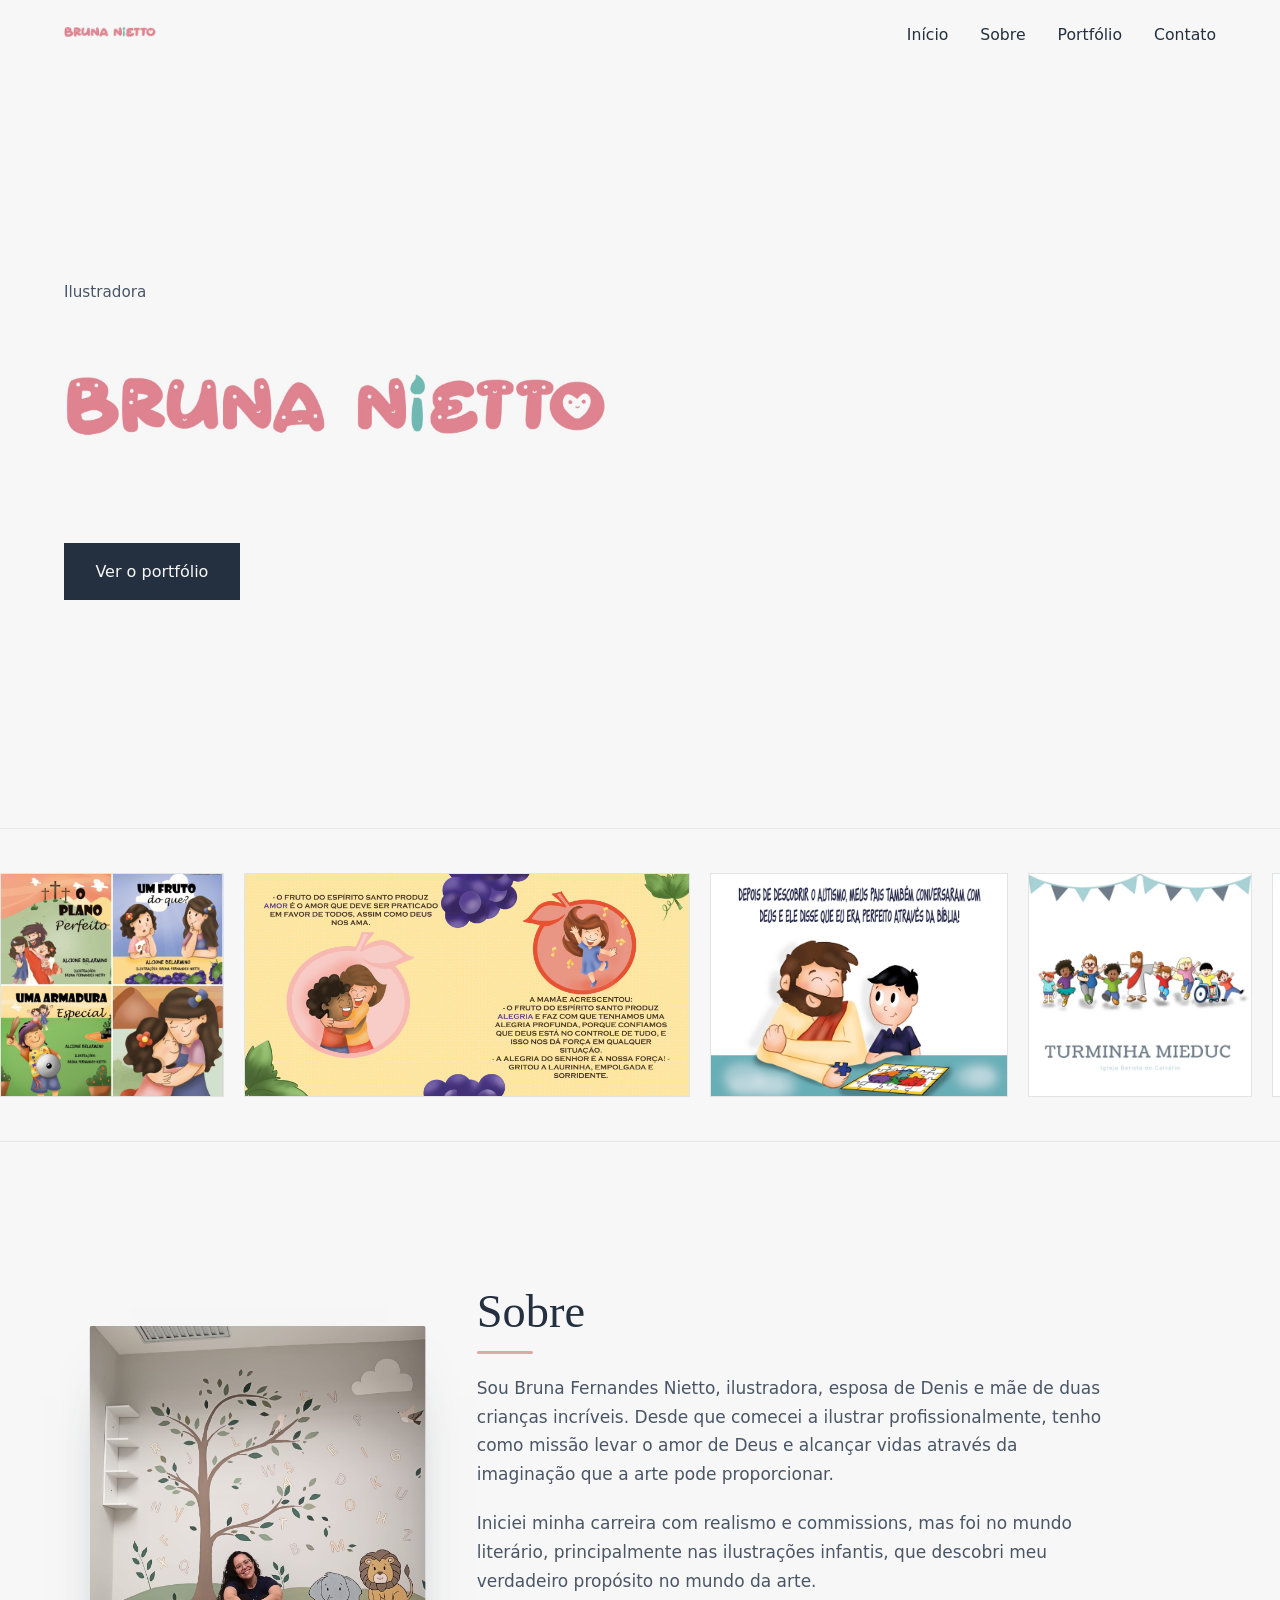
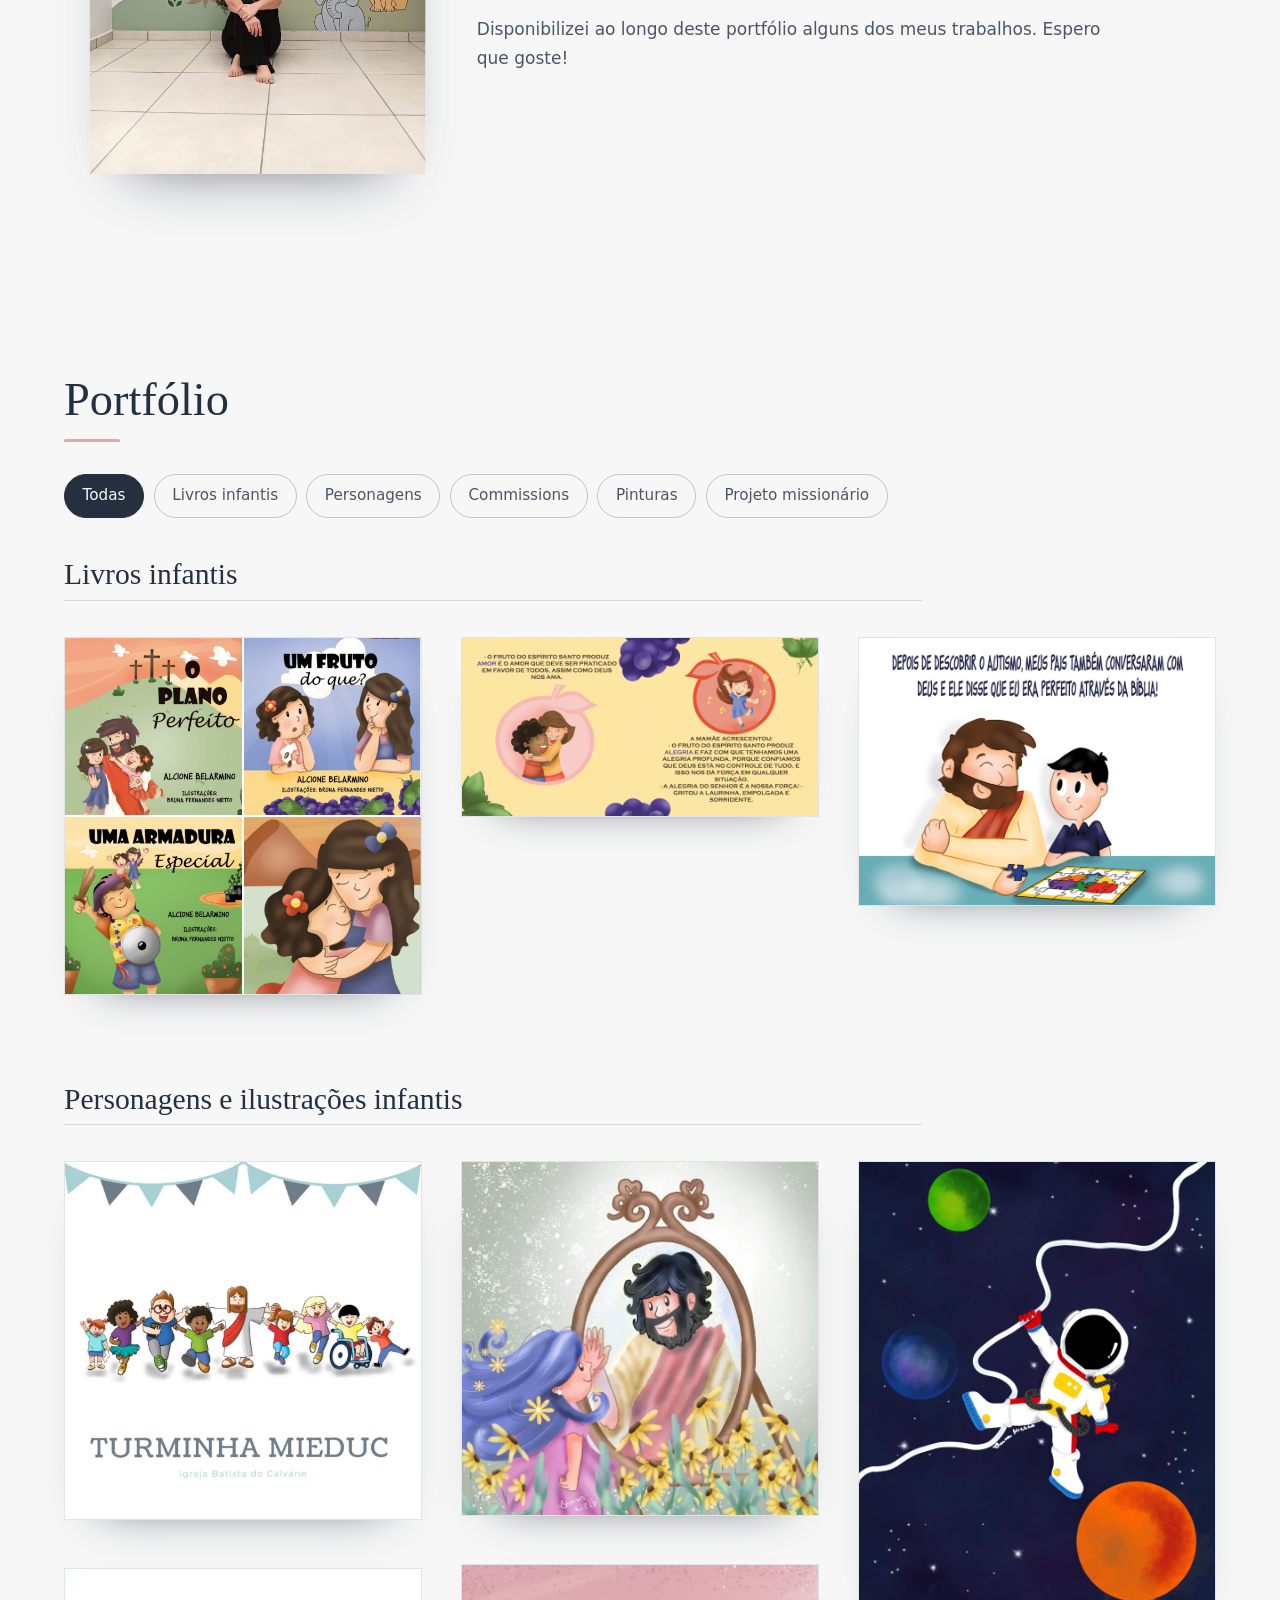
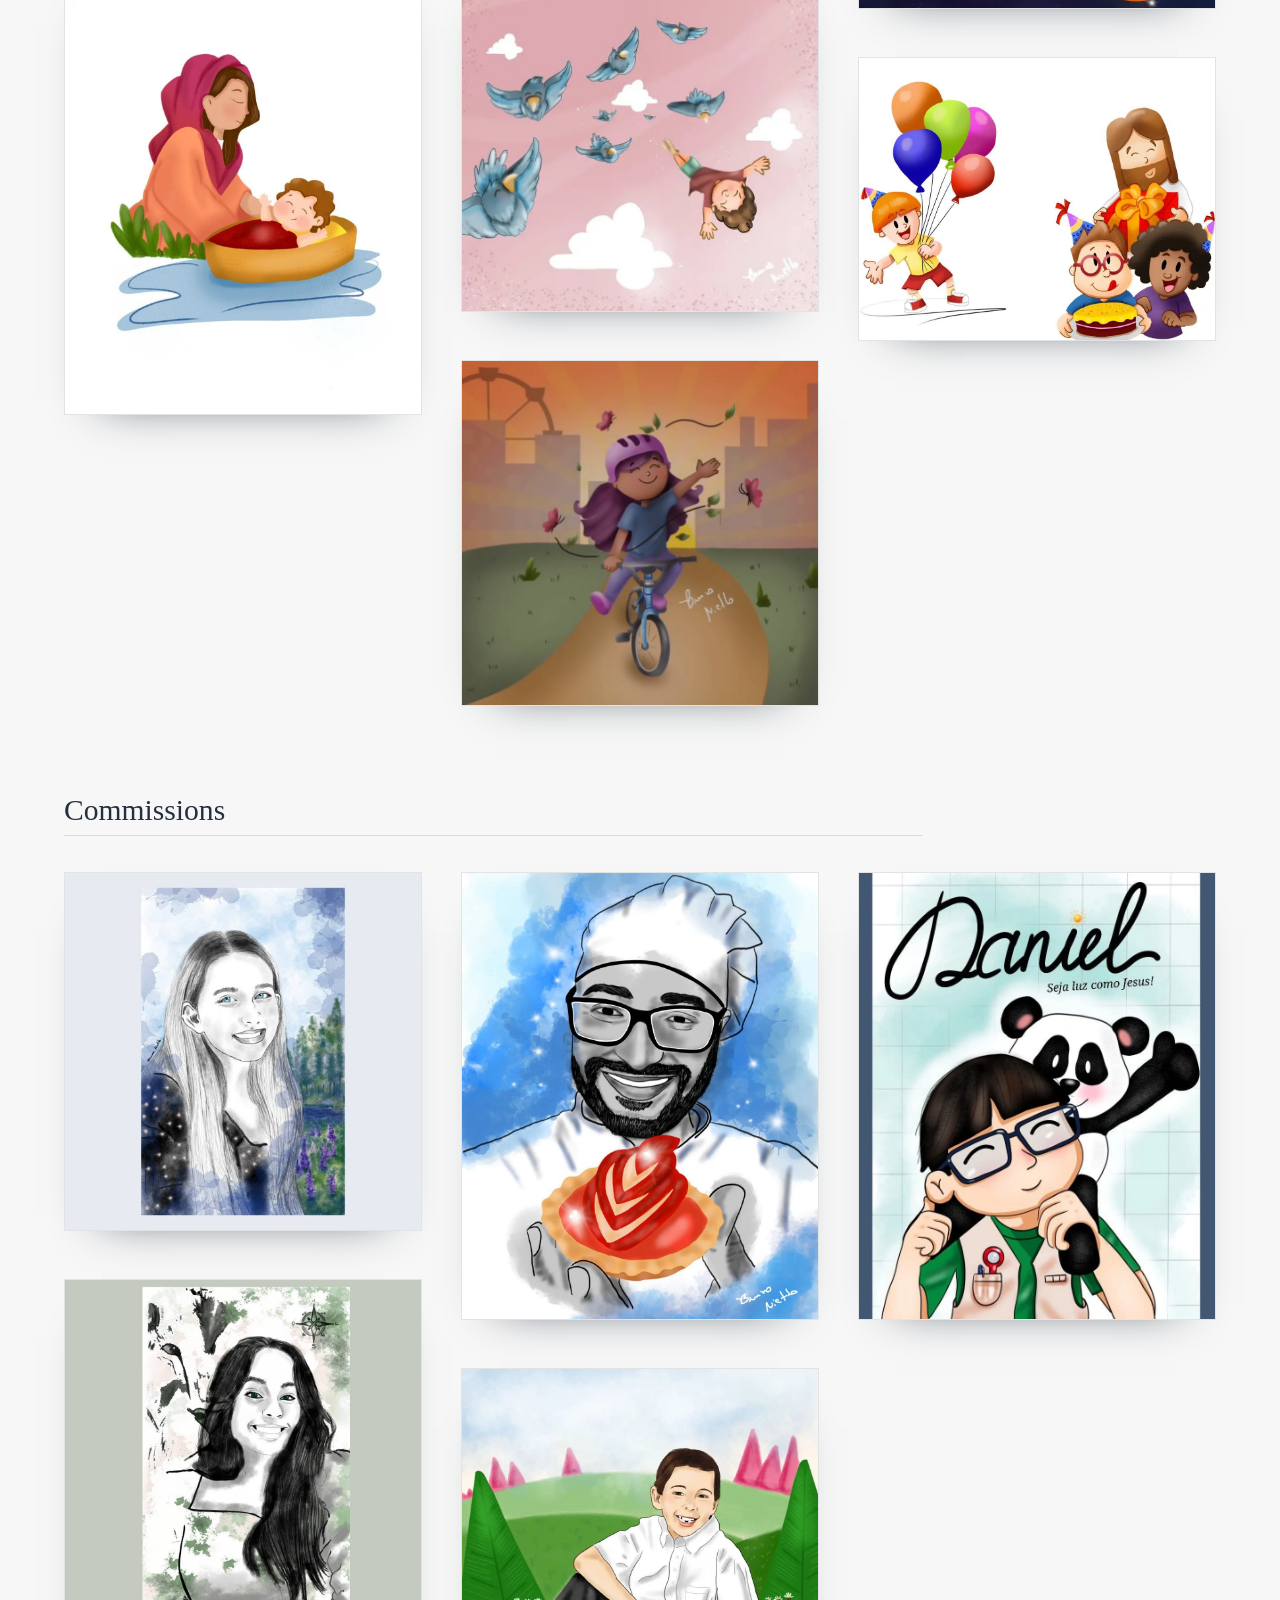
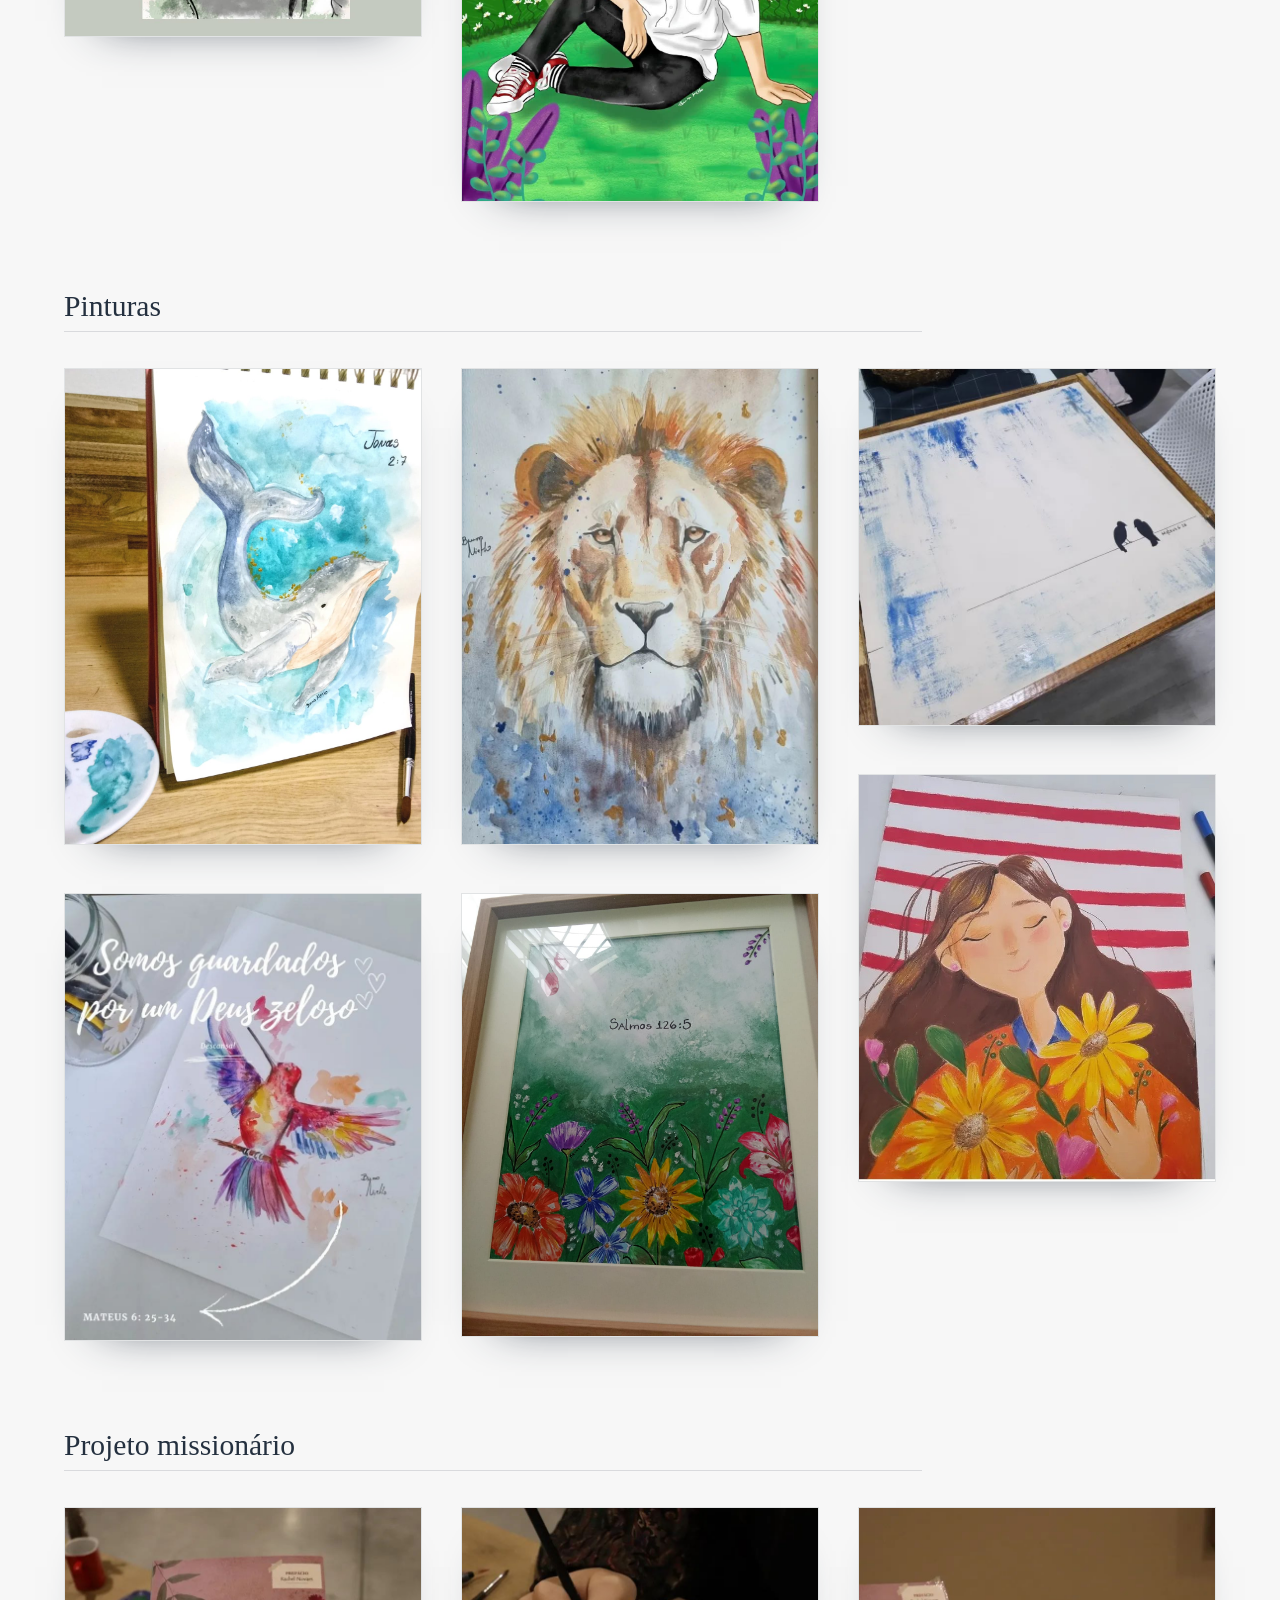
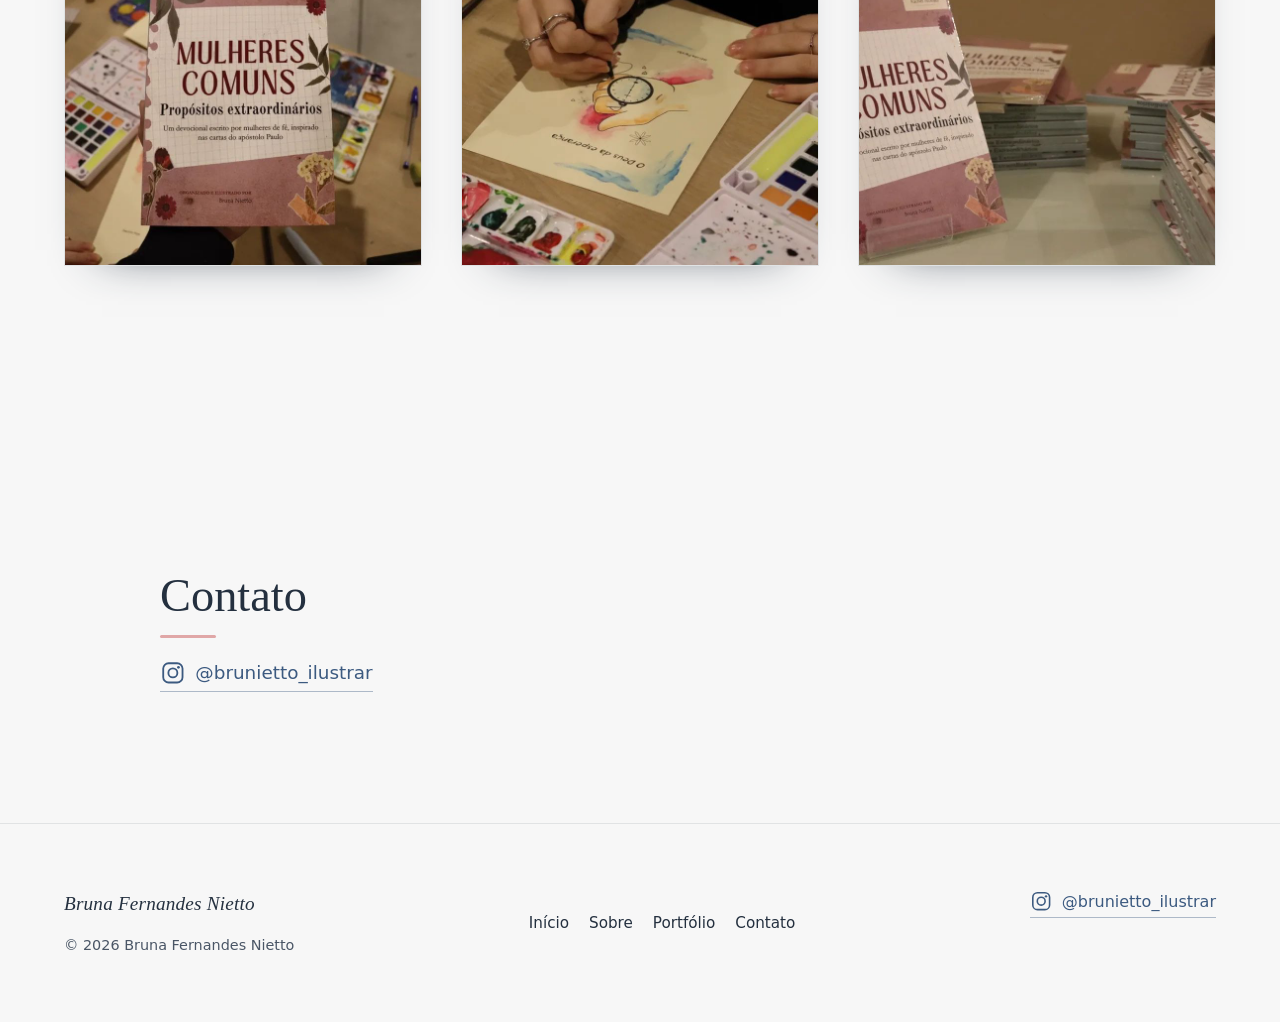
==== commit 4e185471: "Update personal description in index.html" ====
--- a/index.html
+++ b/index.html
@@ -98,8 +98,8 @@
       <div class="sobre__texto">
         <h2 class="titulo-secao" id="sobre-titulo">Sobre</h2>
 
-        <p>Sou Bruna Fernandes Nietto, ilustradora e mãe de duas crianças incríveis.
-        Desde que comecei a ilustrar profissionalmente, tenho como objetivo levar o amor
+        <p>Sou Bruna Fernandes Nietto, ilustradora, esposa de Denis e mãe de duas crianças incríveis.
+        Desde que comecei a ilustrar profissionalmente, tenho como missão levar o amor
         de Deus e alcançar vidas através da imaginação que a arte pode proporcionar.</p>
 
         <p>Iniciei minha carreira com realismo e commissions, mas foi no mundo literário,
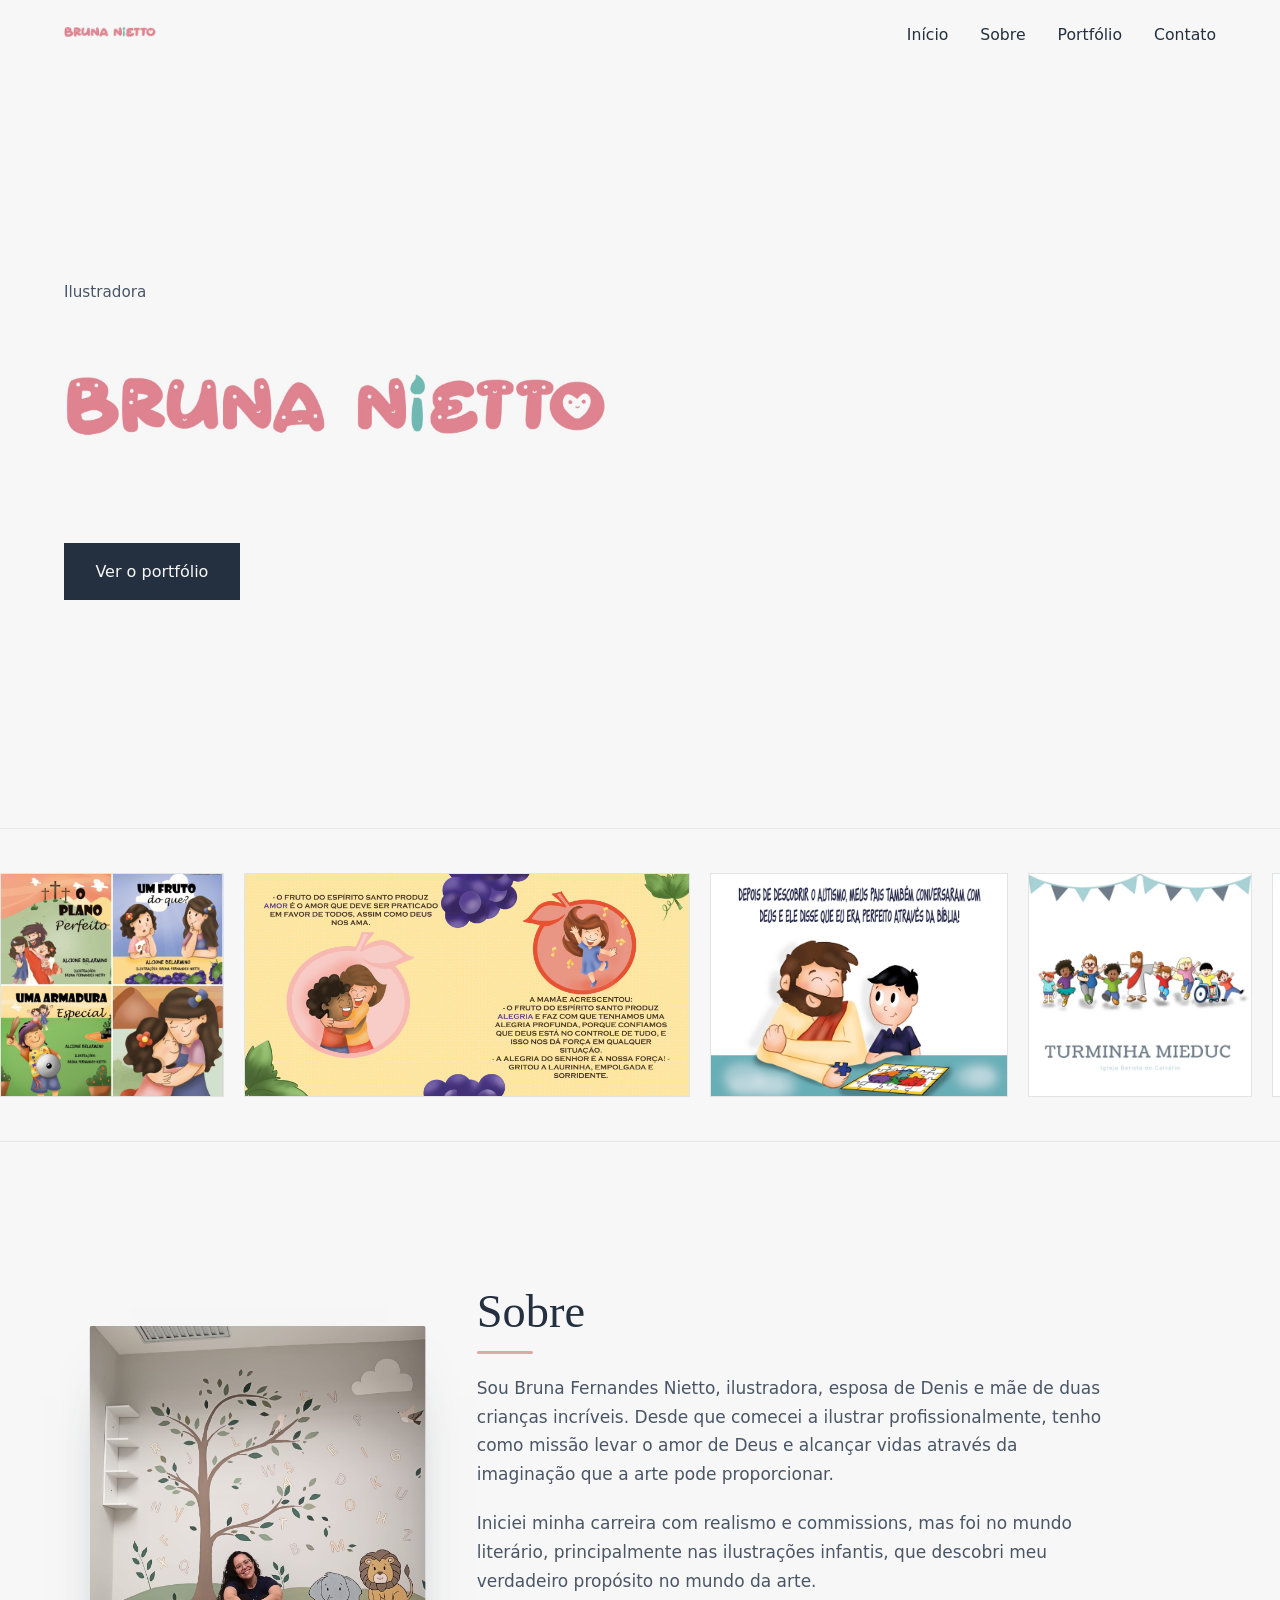
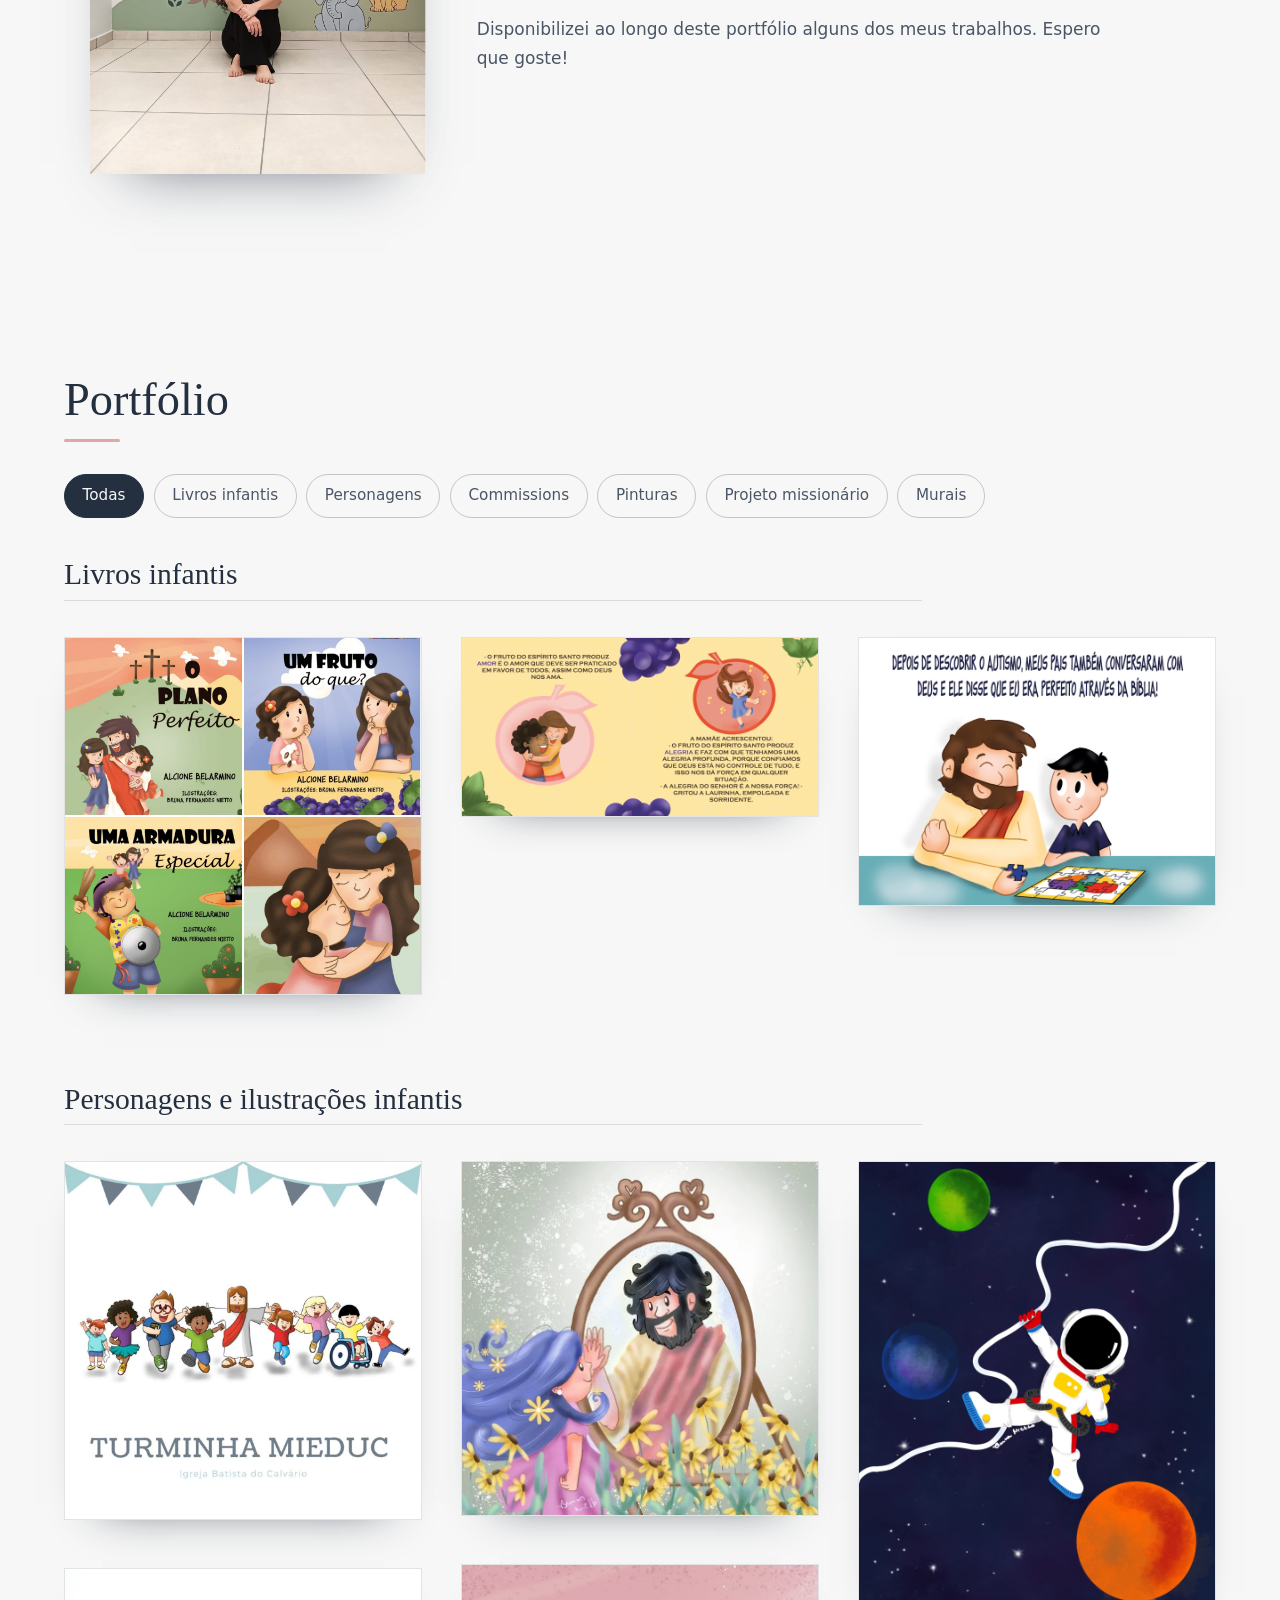
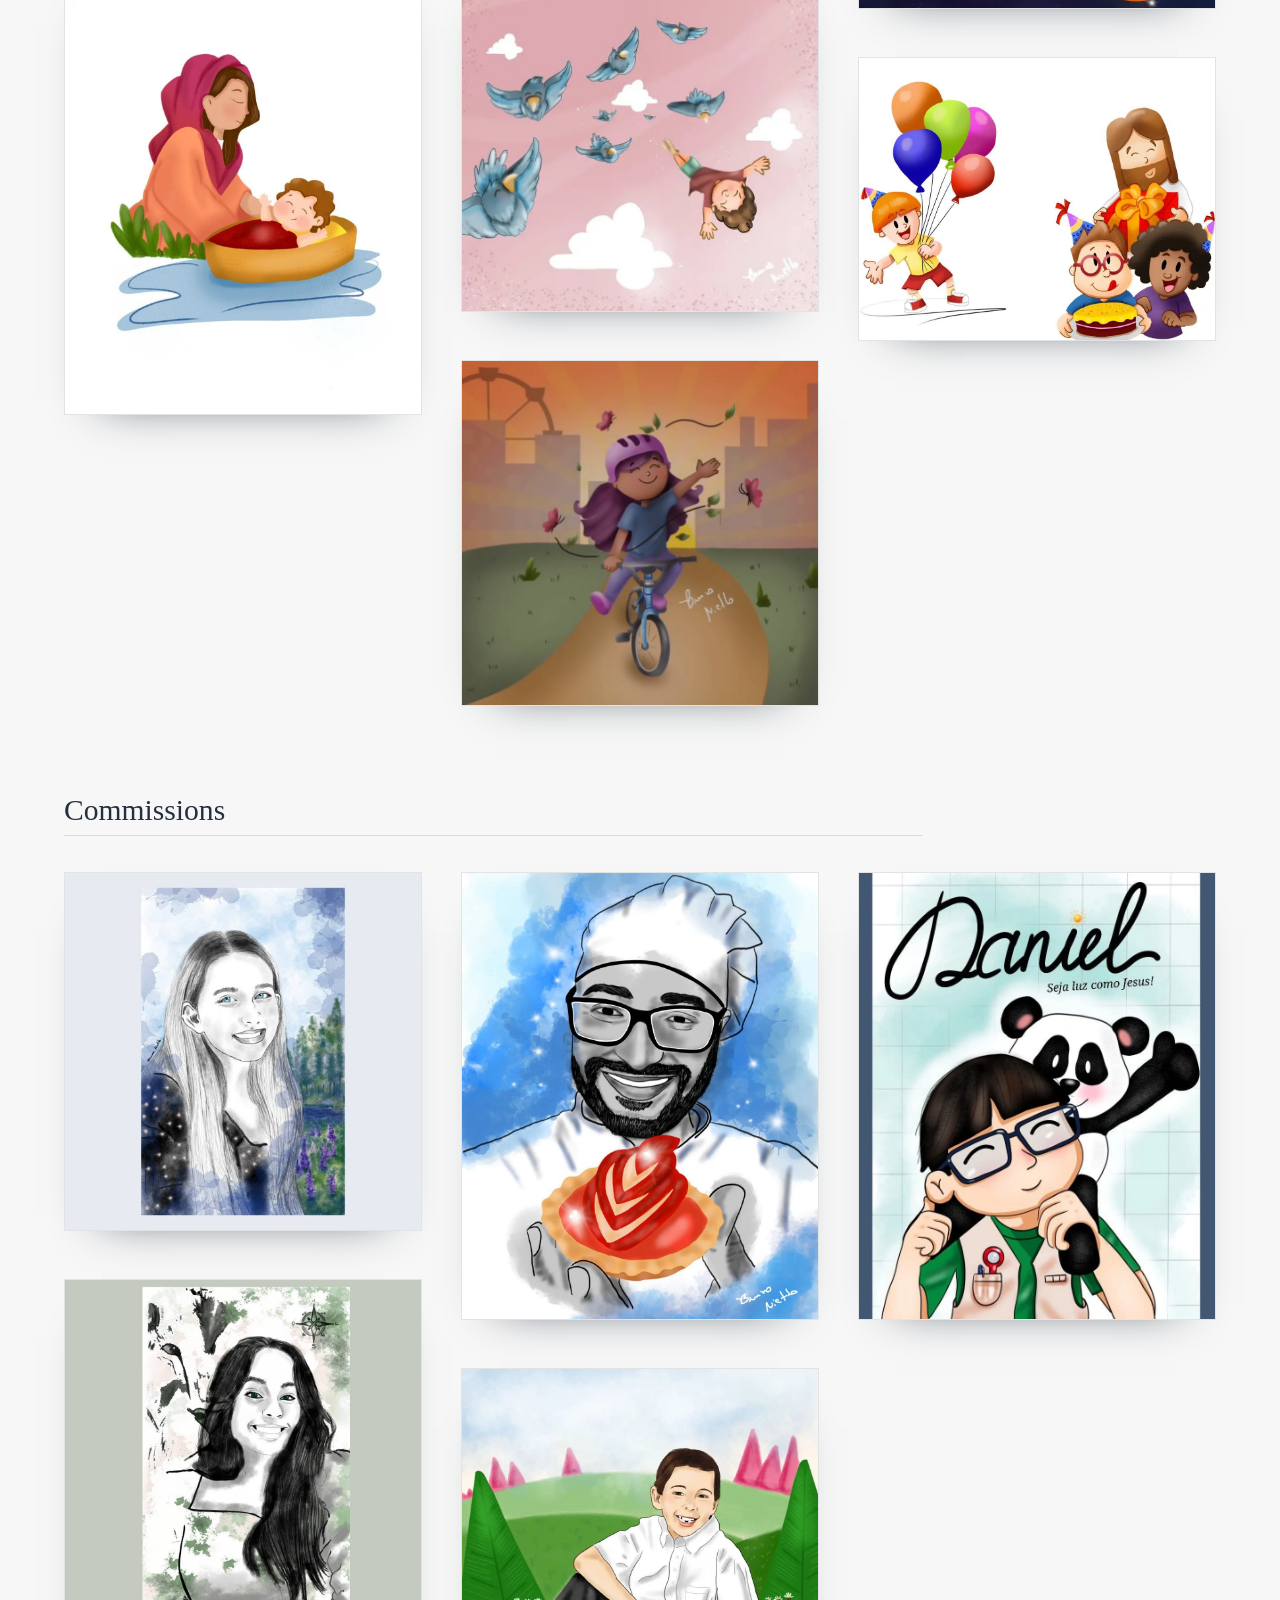
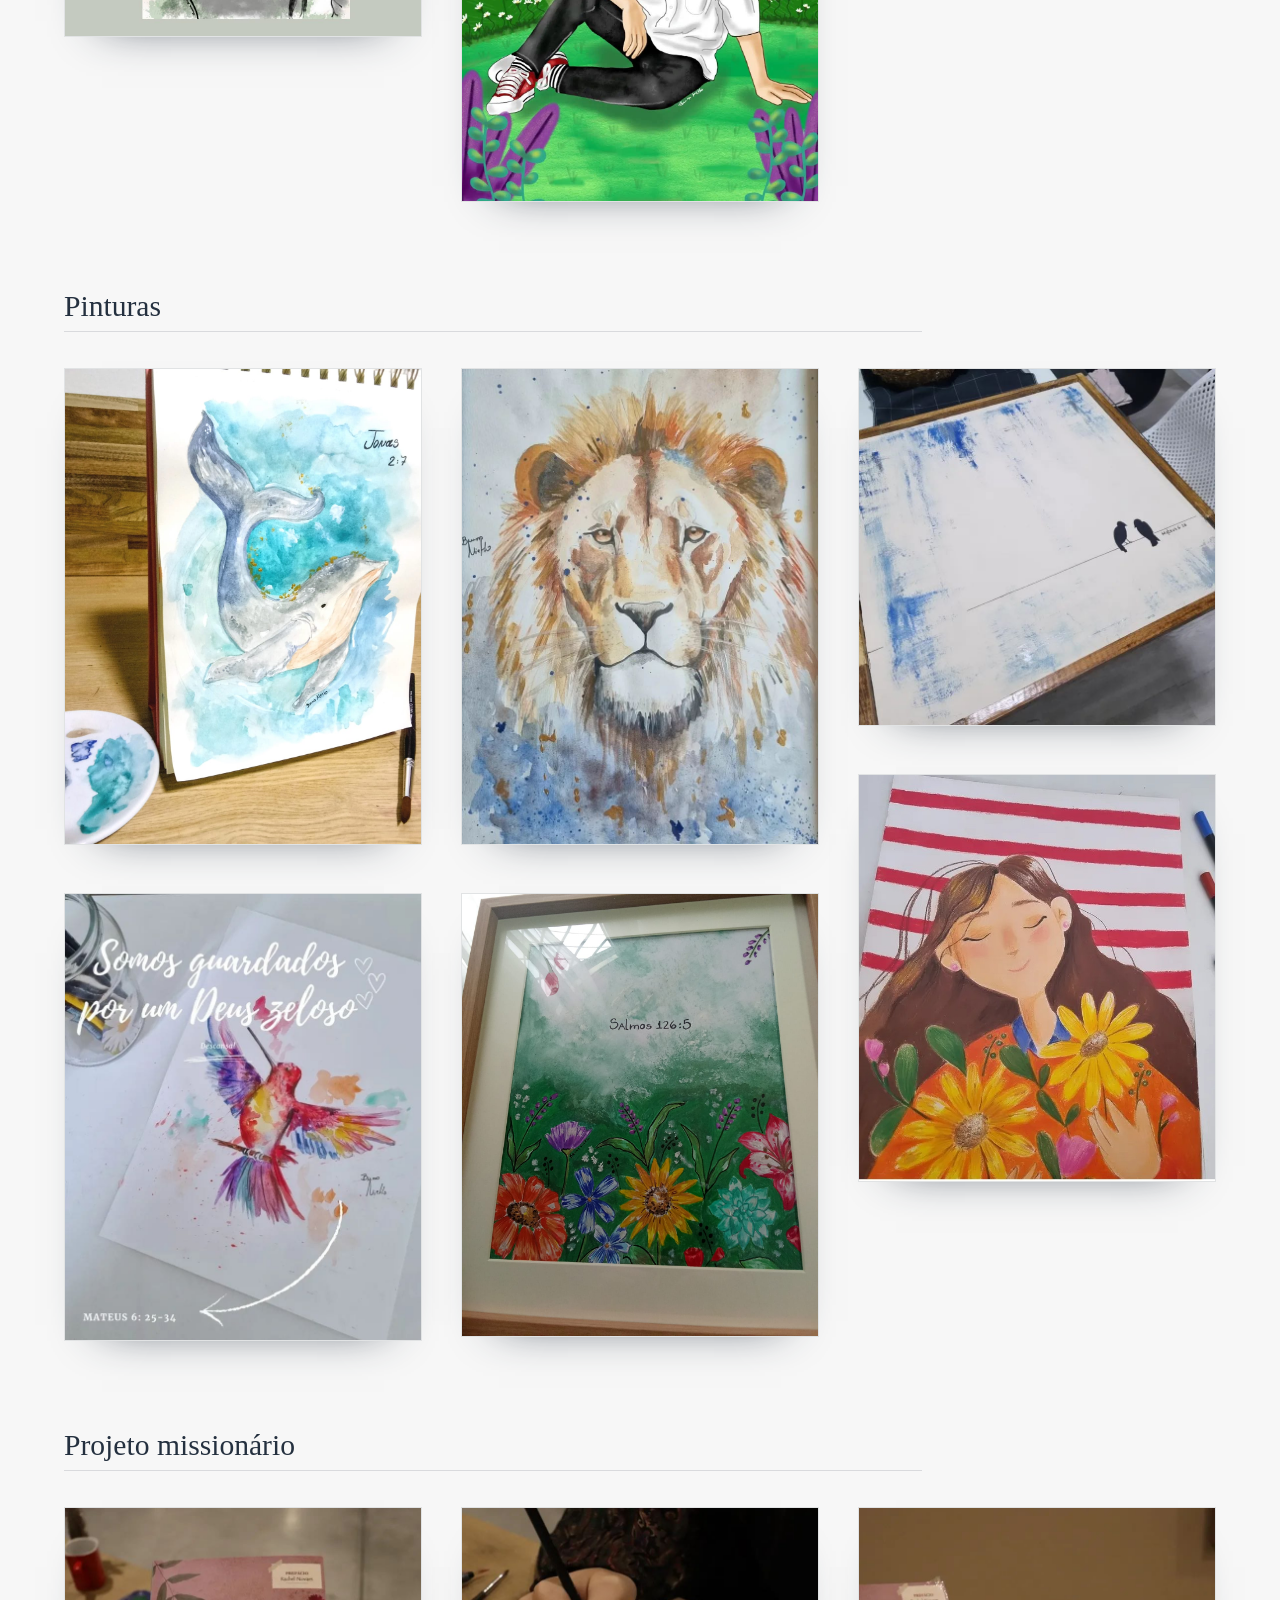
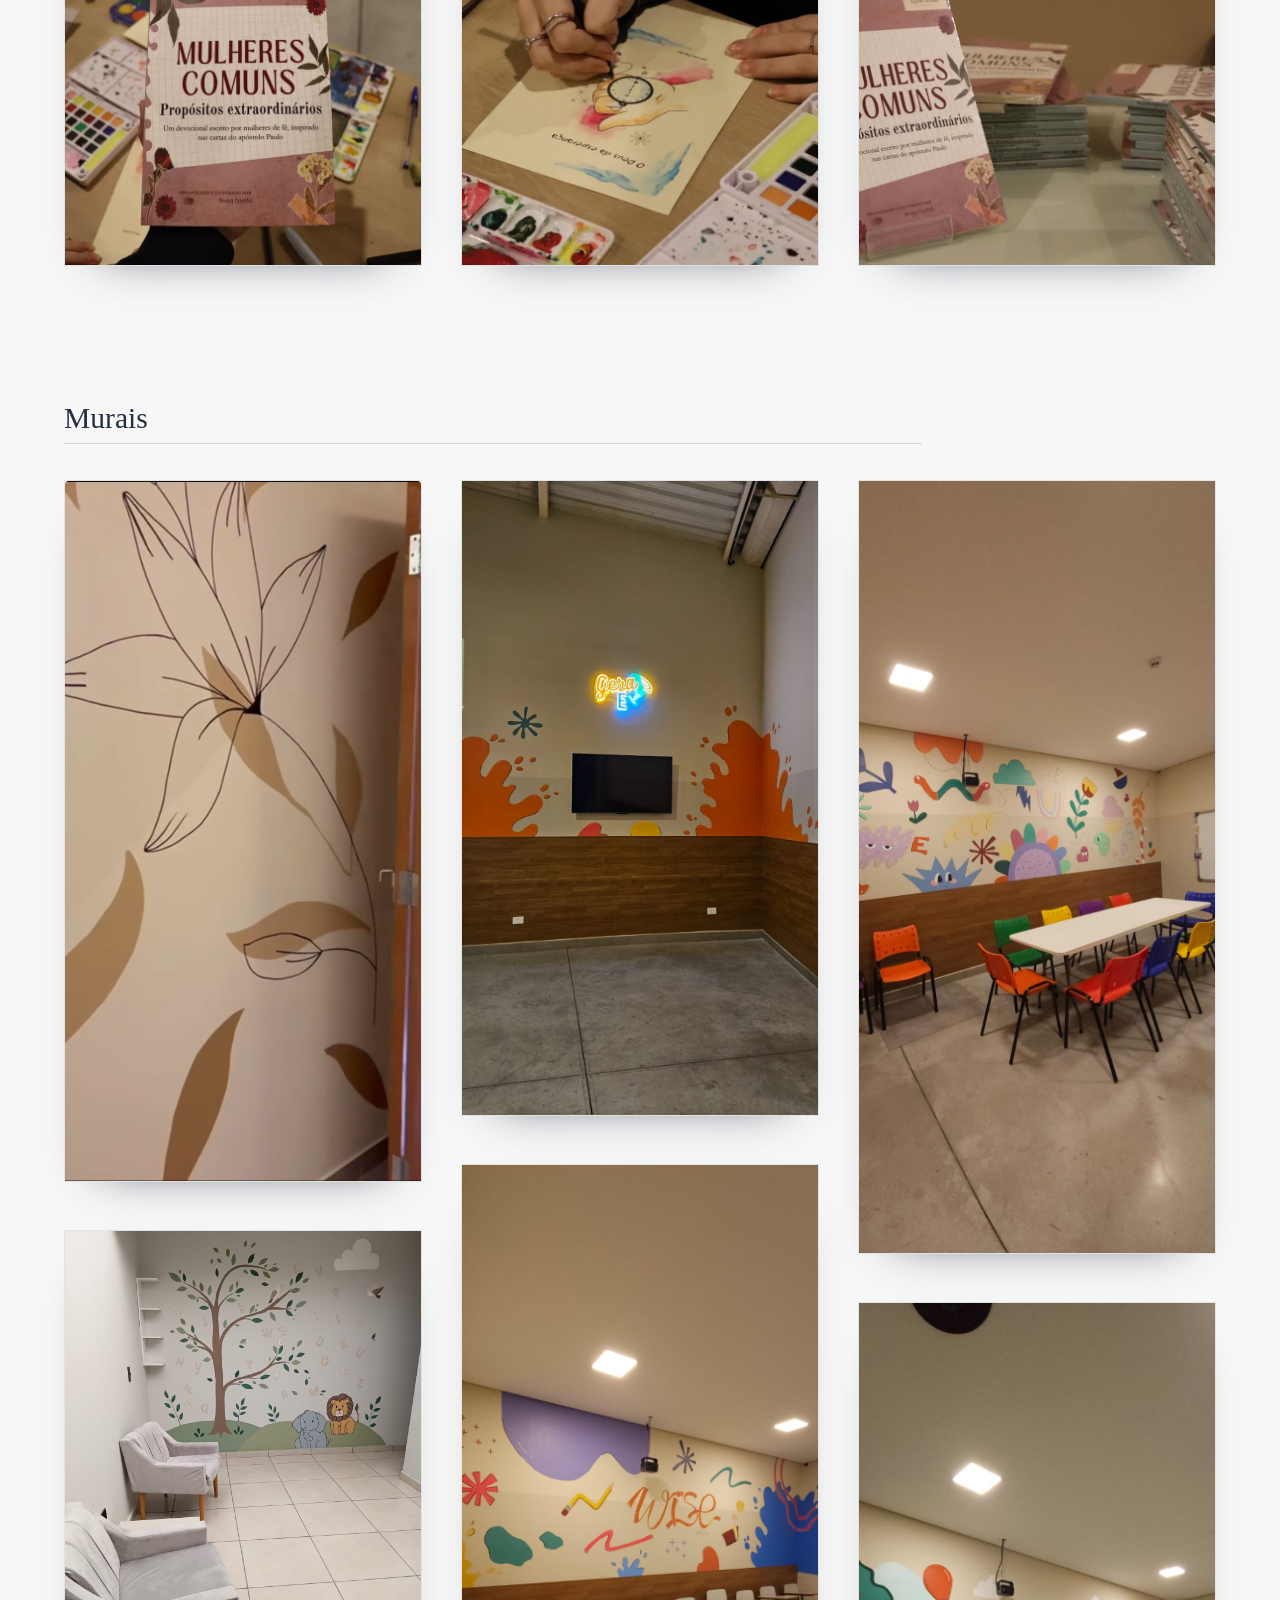
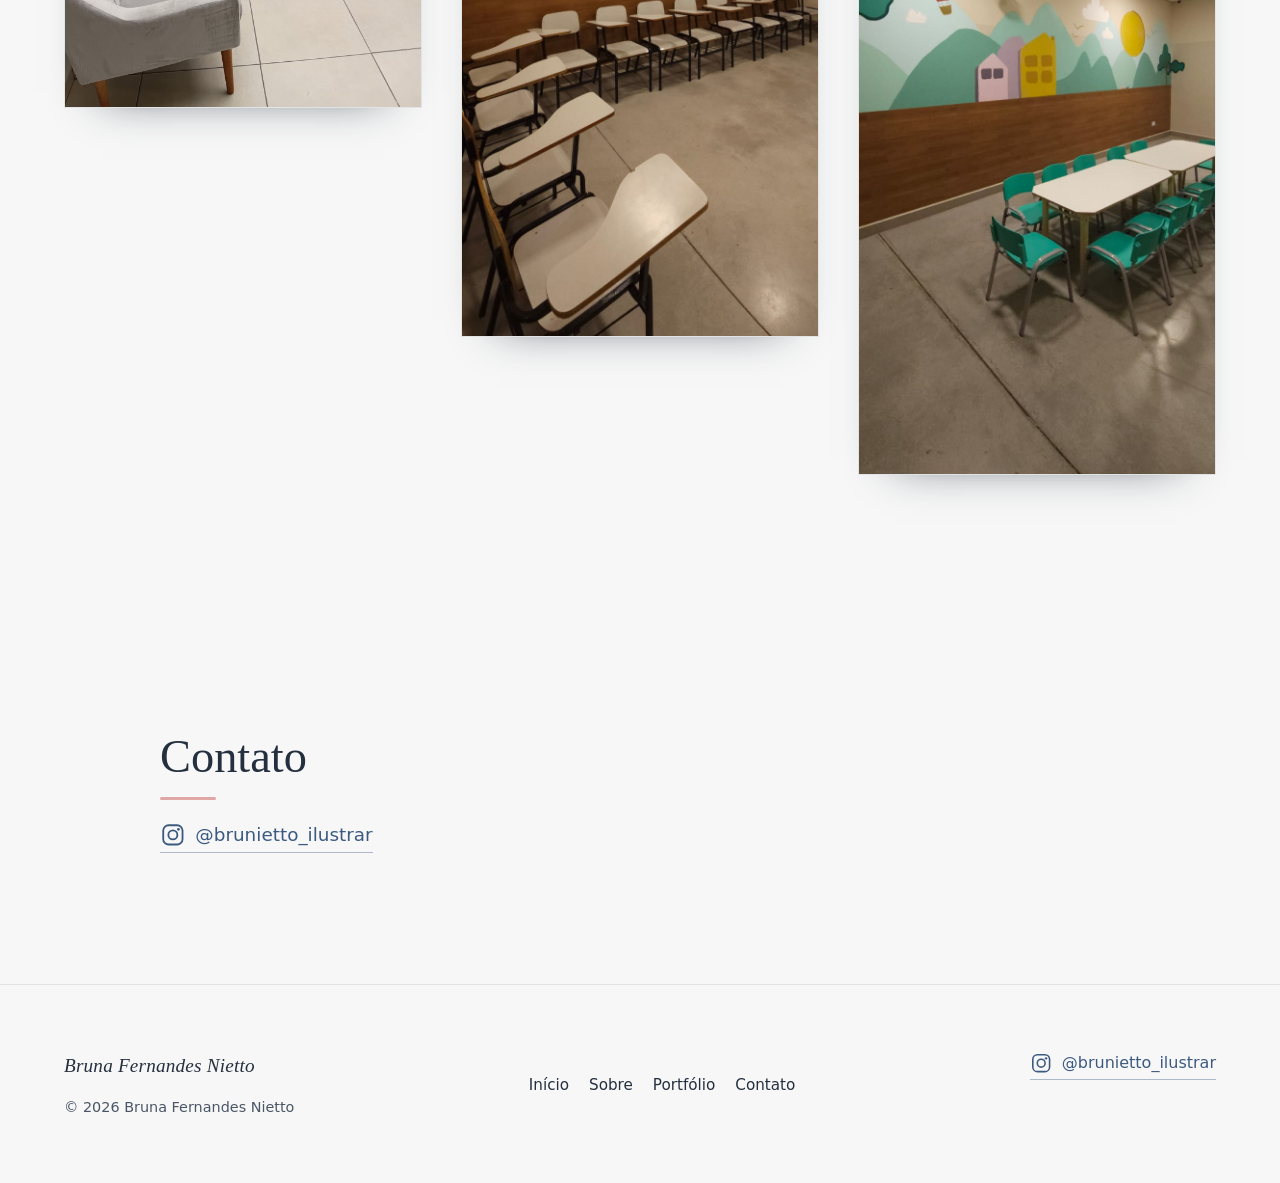
==== commit 2863283d: "Add murais section to portfolio" ====
--- a/index.html
+++ b/index.html
@@ -4,7 +4,7 @@
 <meta charset="utf-8">
 <meta name="viewport" content="width=device-width, initial-scale=1">
 <title>Bruna Fernandes Nietto — Ilustradora</title>
-<meta name="description" content="Portfólio de Bruna Fernandes Nietto, ilustradora: livros infantis, personagens e ilustrações infantis, commissions, pinturas e projeto missionário.">
+<meta name="description" content="Portfólio de Bruna Fernandes Nietto, ilustradora: livros infantis, personagens e ilustrações infantis, commissions, pinturas, projeto missionário e murais.">
 <meta name="author" content="Bruna Fernandes Nietto">
 <meta name="theme-color" content="#F7F7F7">
 <link rel="icon" href="assets/favicon.ico" sizes="any">
@@ -15,7 +15,7 @@
 <meta property="og:locale" content="pt_BR">
 <meta property="og:site_name" content="Bruna Nietto">
 <meta property="og:title" content="Bruna Fernandes Nietto — Ilustradora">
-<meta property="og:description" content="Livros infantis, personagens e ilustrações infantis, commissions, pinturas e projeto missionário.">
+<meta property="og:description" content="Livros infantis, personagens e ilustrações infantis, commissions, pinturas, projeto missionário e murais.">
 <meta property="og:url" content="https://bruna.nietto.com.br/">
 <meta property="og:image" content="https://bruna.nietto.com.br/assets/img/livros-infantis/2.jpeg">
 <meta property="og:image:width" content="1280">
@@ -24,7 +24,7 @@
 
 <meta name="twitter:card" content="summary_large_image">
 <meta name="twitter:title" content="Bruna Fernandes Nietto — Ilustradora">
-<meta name="twitter:description" content="Livros infantis, personagens e ilustrações infantis, commissions, pinturas e projeto missionário.">
+<meta name="twitter:description" content="Livros infantis, personagens e ilustrações infantis, commissions, pinturas, projeto missionário e murais.">
 <meta name="twitter:image" content="https://bruna.nietto.com.br/assets/img/livros-infantis/2.jpeg">
 
 <link rel="stylesheet" href="css/styles.css">
@@ -125,6 +125,7 @@
       <button class="filtro" type="button" data-filtro="commissions" aria-pressed="false">Commissions</button>
       <button class="filtro" type="button" data-filtro="pinturas" aria-pressed="false">Pinturas</button>
       <button class="filtro" type="button" data-filtro="projeto-missionario" aria-pressed="false">Projeto missionário</button>
+      <button class="filtro" type="button" data-filtro="murais" aria-pressed="false">Murais</button>
     </div>
 
     <p class="so-leitor-de-tela" role="status" id="portfolio-status"></p>
@@ -305,6 +306,49 @@
           <figure class="obra">
             <button class="obra__botao" type="button">
               <img src="assets/img/projeto-missionario/1.jpeg" alt="Projeto missionário ilustrado por Bruna Nietto" width="720" height="720" loading="lazy">
+            </button>
+          </figure>
+        </div>
+      </section>
+
+      <!-- Murais -->
+      <section class="grupo" data-categoria="murais" aria-labelledby="grupo-murais">
+        <h3 class="grupo__titulo" id="grupo-murais">Murais</h3>
+
+        <div class="grupo__obras">
+          <figure class="obra">
+            <button class="obra__botao" type="button">
+              <img src="assets/img/murais/1.jpg" alt="Mural pintado por Bruna Nietto" width="814" height="1600" loading="lazy">
+            </button>
+          </figure>
+
+          <figure class="obra">
+            <button class="obra__botao" type="button">
+              <img src="assets/img/murais/2.jpg" alt="Mural pintado por Bruna Nietto" width="1200" height="1600" loading="lazy">
+            </button>
+          </figure>
+
+          <figure class="obra">
+            <button class="obra__botao" type="button">
+              <img src="assets/img/murais/3.jpg" alt="Mural pintado por Bruna Nietto" width="900" height="1600" loading="lazy">
+            </button>
+          </figure>
+
+          <figure class="obra">
+            <button class="obra__botao" type="button">
+              <img src="assets/img/murais/4.jpg" alt="Mural pintado por Bruna Nietto" width="739" height="1600" loading="lazy">
+            </button>
+          </figure>
+
+          <figure class="obra">
+            <button class="obra__botao" type="button">
+              <img src="assets/img/murais/5.jpg" alt="Mural pintado por Bruna Nietto" width="739" height="1600" loading="lazy">
+            </button>
+          </figure>
+
+          <figure class="obra">
+            <button class="obra__botao" type="button">
+              <img src="assets/img/murais/6.jpg" alt="Mural pintado por Bruna Nietto" width="739" height="1600" loading="lazy">
             </button>
           </figure>
         </div>
